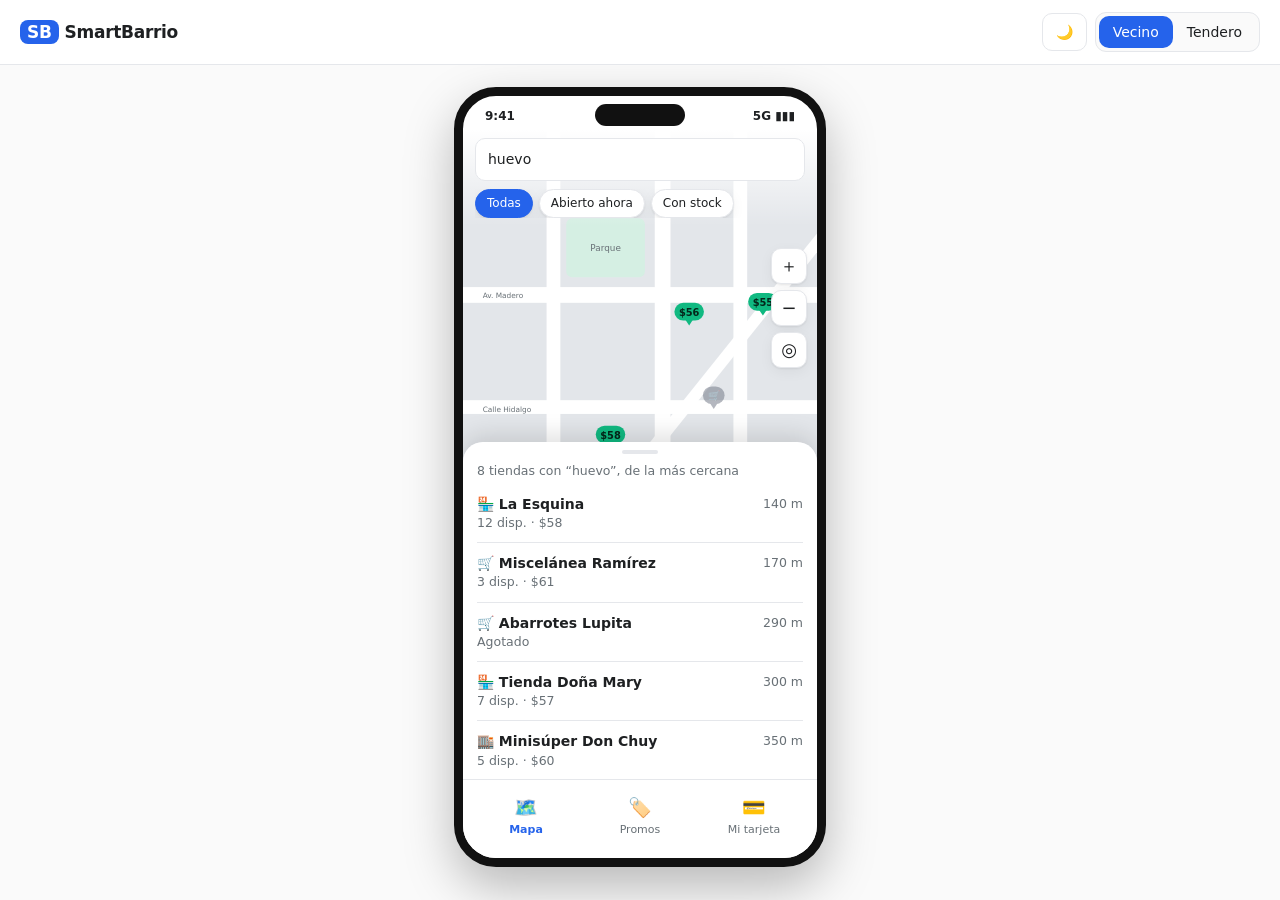
==== index.html @ 87eab137 "Add files via upload" ====
<!DOCTYPE html>
<html lang="es"><head><meta charset="utf-8">
<meta name="viewport" content="width=device-width, initial-scale=1, viewport-fit=cover">
<title>SmartBarrio</title>
<style>
:root{box-sizing:border-box;padding-top:env(safe-area-inset-top,0px);padding-bottom:env(safe-area-inset-bottom,0px);--bg:#FAFAFA;--card:#FFFFFF;--tx:#1E2022;--mu:#687076;--br:#E5E7EB;--ac:#2563EB;--ac2:#E8F0FE;--ok:#10B981;--okt:#047857;--ok2:#DDF5EC;--wn:#c2410c;--wn2:#fdebe0;--rd:#dc2626;--sh:0 1px 2px #0001,0 4px 14px #0000000d;--mapbg:#EEF0F3;--road:#FFFFFF;--blk:#E3E6EA;--park:#D5EFE3}
@media(prefers-color-scheme:dark){:root:not([data-theme="light"]){--bg:#121214;--card:#1C1C21;--tx:#F3F4F6;--mu:#9CA3AF;--br:#2E2E35;--ac:#3B82F6;--ac2:#1A2A4A;--ok:#34D399;--okt:#34D399;--ok2:#12352A;--wn:#fb923c;--wn2:#3a2618;--rd:#f87171;--sh:none;--mapbg:#17171B;--road:#2A2A31;--blk:#1E1E24;--park:#17322A}}
:root[data-theme="dark"]{--bg:#121214;--card:#1C1C21;--tx:#F3F4F6;--mu:#9CA3AF;--br:#2E2E35;--ac:#3B82F6;--ac2:#1A2A4A;--ok:#34D399;--okt:#34D399;--ok2:#12352A;--wn:#fb923c;--wn2:#3a2618;--rd:#f87171;--sh:none;--mapbg:#17171B;--road:#2A2A31;--blk:#1E1E24;--park:#17322A}
html{scroll-padding-top:env(safe-area-inset-top,0px)}
*{box-sizing:border-box}body{margin:0;background:var(--bg);color:var(--tx);font:14px/1.45 Inter,system-ui,-apple-system,"Segoe UI",sans-serif}
button{font:inherit;cursor:pointer;border:1px solid var(--br);background:var(--card);color:var(--tx);padding:8px 13px;border-radius:10px;transition:.15s}
button:hover{border-color:var(--ac)}.pri{background:var(--ac);color:#fff;border-color:var(--ac);font-weight:600}
input,select{font:inherit;width:100%;padding:10px 12px;border-radius:10px;border:1px solid var(--br);background:var(--card);color:var(--tx)}
header{display:flex;justify-content:space-between;align-items:center;padding:12px 20px;background:var(--card);border-bottom:1px solid var(--br);position:sticky;top:env(safe-area-inset-top,0px);z-index:20}
.logo{font-weight:700;font-size:17px;letter-spacing:-.3px}.logo i{font-style:normal;background:var(--ac);color:#fff;border-radius:8px;padding:2px 7px;margin-right:6px}
.seg{display:flex;background:var(--bg);padding:3px;border-radius:11px;border:1px solid var(--br)}.seg button{border:0;background:none;padding:6px 14px}.seg button.on{background:var(--ac);color:#fff}
.mu{color:var(--mu);font-size:12.5px}.tag{display:inline-block;font-size:11.5px;padding:2px 9px;border-radius:99px;background:var(--ok2);color:var(--okt);font-weight:600}.tag.w{background:var(--wn2);color:var(--wn)}
h2{font-size:22px;margin:0 0 2px;letter-spacing:-.4px}h3{font-size:14.5px;margin:0 0 8px}
.flex{display:flex;justify-content:space-between;gap:10px;align-items:center}.row{display:flex;gap:8px;align-items:center;flex-wrap:wrap}.row>*{flex:1 1 auto}.row .fit{flex:0 0 auto}
.bar{height:7px;border-radius:9px;background:var(--br);overflow:hidden}.bar i{display:block;height:100%;background:var(--ac);border-radius:9px}
/* ---------- PHONE ---------- */
#V{display:flex;justify-content:center;padding:22px 12px}
.phone{width:372px;max-width:100%;height:780px;max-height:calc(100vh - 100px);min-height:620px;background:var(--card);border:9px solid #111;border-radius:42px;position:relative;overflow:hidden;box-shadow:0 20px 50px #0004;display:flex;flex-direction:column}
.phone:before{content:"";position:absolute;top:8px;left:50%;width:90px;height:22px;background:#111;border-radius:99px;transform:translateX(-50%);z-index:9}
.sb{padding:12px 22px 0;display:flex;justify-content:space-between;font-size:12px;font-weight:600;height:34px}
.scr{display:none;flex:1;position:relative;overflow:hidden;flex-direction:column}.scr.show{display:flex}
.pad{padding:12px 16px;overflow:auto;flex:1}
.tabs{display:flex;border-top:1px solid var(--br);background:var(--card);padding:6px 6px 12px}
.tabs button{flex:1;border:0;background:none;font-size:11px;color:var(--mu);display:flex;flex-direction:column;gap:1px;align-items:center}.tabs button b{font-size:19px;font-weight:400}.tabs button.on{color:var(--ac);font-weight:700}
.top{position:absolute;top:0;left:0;right:0;z-index:4;padding:8px 12px;background:linear-gradient(var(--card),#0000)}
.chips{display:flex;gap:6px;margin-top:8px;overflow-x:auto}.chips button{white-space:nowrap;padding:5px 11px;border-radius:99px;font-size:12px;box-shadow:var(--sh)}.chips button.on{background:var(--ac);color:#fff;border-color:var(--ac)}
#svg{width:100%;flex:1;background:var(--mapbg);touch-action:none;cursor:grab;display:block}
.zoom{position:absolute;right:10px;top:118px;display:flex;flex-direction:column;gap:6px;z-index:4}.zoom button{width:36px;height:36px;padding:0;box-shadow:var(--sh);font-size:18px}
.sheet{position:absolute;left:0;right:0;bottom:0;background:var(--card);border-radius:20px 20px 0 0;box-shadow:0 -6px 24px #0002;max-height:52%;overflow:auto;padding:8px 14px 14px;z-index:5}
.sheet:before{content:"";display:block;width:36px;height:4px;background:var(--br);border-radius:9px;margin:0 auto 8px}
.st{padding:10px 0;border-bottom:1px solid var(--br)}.st:last-child{border:0}.st.sel{background:var(--ac2);margin:0 -14px;padding:10px 14px}
.pulse{animation:p 1.8s infinite}@keyframes p{0%{r:8;opacity:.5}100%{r:24;opacity:0}}
.card{background:var(--card);border:1px solid var(--br);border-radius:14px;padding:14px;margin:10px 0;box-shadow:var(--sh)}
.pcard{background:linear-gradient(135deg,#2563EB,#1e40af);color:#fff;border-radius:18px;padding:18px;position:relative;overflow:hidden}
.pcard:after{content:"";position:absolute;right:-30px;top:-30px;width:130px;height:130px;border-radius:50%;background:#fff1}
.pcard .big{font-size:34px;font-weight:700;letter-spacing:-1px}
.nfc{margin:14px 0;text-align:center}.nfc button{border-radius:99px;padding:10px 18px}
.promo{border-left:4px solid var(--ac)}.promo.ad{border-left-color:var(--wn)}
/* ---------- TENDERO ---------- */
section{display:none}section.show{display:block}
.grid{display:grid;grid-template-columns:repeat(auto-fit,minmax(190px,1fr));gap:12px}.kpi b{display:block;font-size:26px;letter-spacing:-.8px}
table{width:100%;border-collapse:collapse}th{font-size:12px;color:var(--mu);font-weight:600;text-transform:uppercase;letter-spacing:.4px}th,td{text-align:left;padding:10px 8px;border-bottom:1px solid var(--br)}.scroll{overflow-x:auto}
.warn{border-color:var(--wn)}
.bars{display:flex;align-items:flex-end;gap:10px;height:110px}.bars div{flex:1;text-align:center;font-size:11px;color:var(--mu)}.bars i{display:block;background:var(--ac);border-radius:6px 6px 0 0;margin-bottom:4px;opacity:.85}
.modal{position:fixed;inset:0;background:#0008;display:none;align-items:center;justify-content:center;padding:16px;z-index:50}.modal.show{display:flex}.modal .card{width:100%;max-width:440px}
.thumb{height:110px;border:2px dashed var(--br);border-radius:12px;display:flex;align-items:center;justify-content:center;color:var(--mu);overflow:hidden;cursor:pointer}.thumb img{width:100%;height:100%;object-fit:cover}
#T{display:none;max-width:1120px;margin:0 auto;padding:18px;grid-template-columns:210px 1fr;gap:22px}
#nav{display:flex;flex-direction:column;gap:4px;align-self:start;position:sticky;top:80px}#nav button{text-align:left;border:0;background:none;padding:10px 12px;color:var(--mu)}#nav button.on{background:var(--ac2);color:var(--ac);font-weight:700}
.side{display:flex;gap:10px;align-items:center;padding:8px 12px 16px}.av{width:34px;height:34px;border-radius:50%;background:var(--ac);color:#fff;display:grid;place-items:center;font-weight:700}
@media(max-width:800px){#T{grid-template-columns:1fr}#nav{flex-direction:row;overflow-x:auto;position:static}#nav button{white-space:nowrap}.side{display:none}}
.cam{width:100%;border-radius:10px;background:#12161b;display:block}
</style></head><body>
<header><div class="logo"><i>SB</i>SmartBarrio</div><div class="row" style="flex:0 0 auto;flex-wrap:nowrap"><button id="thm" onclick="theme()" title="Cambiar tema" aria-label="Cambiar tema">🌙</button><div class="seg" id="role"><button class="on" data-r="v">Vecino</button><button data-r="t">Tendero</button></div></div></header>

<!-- ================= VECINO (celular) ================= -->
<div id="V"><div class="phone">
<div class="sb"><span>9:41</span><span>5G ▮▮▮</span></div>

<div class="scr show" id="p-mapa">
 <div class="top"><input id="q" placeholder="🔍  ¿Qué buscas? huevo, leche, pan…" oninput="draw()">
 <div class="chips" id="chips"></div></div>
 <div class="zoom"><button onclick="zm(.7)">＋</button><button onclick="zm(1.4)">−</button><button onclick="ctr(U.x,U.y)" title="Mi ubicación">◎</button></div>
 <svg id="svg" viewBox="0 0 360 520"></svg>
 <div class="sheet" id="sheet"></div>
</div>

<div class="scr" id="p-promos"><div class="pad"><h2>Promociones</h2><p class="mu">Ofertas de tiendas cerca de ti.</p><div id="promos"></div></div></div>

<div class="scr" id="p-tarjeta"><div class="pad"><h2>Mi tarjeta</h2><p class="mu">Válida en todas las tiendas del barrio.</p>
 <div class="pcard"><div class="flex"><span>SmartBarrio</span><span class="tag" style="background:#fff3;color:#fff">Vecino frecuente</span></div><div class="big" id="pts" style="margin-top:22px">1,240</div><div style="opacity:.8">puntos · ID 0482-7731</div></div>
 <div class="nfc"><button onclick="tap()" id="tapb">📶 Simular lectura en mostrador</button><div class="mu" id="tapm" style="margin-top:6px">Acércala al lector; no necesitas smartphone.</div></div>
 <div class="card"><h3>Canjear puntos</h3><div id="vales"></div></div>
 <div class="card"><h3>Movimientos</h3><div id="movs"></div></div></div></div>

<div class="tabs" id="vtabs"><button class="on" data-s="mapa"><b>🗺️</b>Mapa</button><button data-s="promos"><b>🏷️</b>Promos</button><button data-s="tarjeta"><b>💳</b>Mi tarjeta</button></div>
</div></div>

<!-- ================= TENDERO ================= -->
<div id="T"><div><div class="side"><div class="av">LE</div><div><b>La Esquina</b><div class="mu">Tendero · Morelia</div></div></div><div id="nav"></div></div>
<main>
<section id="t-resumen"><h2>Resumen del mes</h2><p class="mu">Datos de ejemplo</p>
<div class="grid" style="margin-top:12px"><div class="card kpi"><span class="mu">Ventas por la plataforma</span><b>$18,400</b><span class="tag">+12%</span></div><div class="card kpi"><span class="mu">Lo que pagas (3%)</span><b>$552</b></div><div class="card kpi"><span class="mu">Merma evitada</span><b>$1,150</b></div><div class="card kpi"><span class="mu">Ventas perdidas (aprox.)</span><b>$250</b></div></div>
<div class="grid"><div class="card"><h3>Ventas por la plataforma · semana</h3><div class="bars"><div><i style="height:40%"></i>L</div><div><i style="height:55%"></i>M</div><div><i style="height:48%"></i>M</div><div><i style="height:70%"></i>J</div><div><i style="height:90%"></i>V</div><div><i style="height:100%"></i>S</div><div><i style="height:62%"></i>D</div></div></div>
<div class="card warn"><h3>⚠️ Requiere tu atención</h3><div id="resalert"></div></div></div>
<div class="card">Tu balance: ganaste <b>$1,598</b> más de lo que pagaste. <span class="tag">Siempre ganas más de lo que pagas</span></div></section>

<section id="t-inv"><div class="flex" style="flex-wrap:wrap"><div><h2>Inventario</h2><p class="mu">Entradas, salidas y cambios de cada producto.</p></div><div class="row fit"><button class="pri" onclick="M(1)">+ Agregar producto</button><button onclick="alert('Demo: aquí subirías tu CSV/Excel')">Importar mi base</button></div></div>
<input id="fi" placeholder="Filtrar producto…" oninput="rInv()" style="margin-top:8px"><div class="card scroll"><table id="inv"></table></div></section>

<section id="t-alertas"><h2>Alertas</h2><p class="mu">La cámara solo captura la imagen; tú decides qué hacer.</p><div id="alerts"></div></section>

<section id="t-cam"><div class="flex" style="flex-wrap:wrap"><div><h2>Cámaras</h2><p class="mu">Simulación: la cámara solo captura la imagen; tú decides qué hacer.</p></div><span class="tag">Procesamiento local · sin reconocer rostros</span></div>
<div class="grid" id="camgrid" style="margin-top:12px;grid-template-columns:repeat(auto-fit,minmax(300px,1fr))"></div>
<h3 style="margin-top:16px">Capturas para revisión <span class="tag w" id="capn">0</span></h3><div id="caps"></div></section>

<section id="t-tend"><h2>Lo que busca el barrio</h2><p class="mu">Resumen semanal.</p>
<div class="grid" style="margin-top:12px"><div class="card"><h3>Buscaron y no tenías</h3><div id="lost"></div></div><div class="card"><h3>Más vendidos (tú vs. red)</h3><div id="top"></div></div></div>
<div class="card"><h3>💡 Compra en conjunto</h3><p>Huevo: 3 tiendas cercanas necesitan ~40 cajas/semana. Comprando juntas, el distribuidor baja ~8%.</p><button class="pri" onclick="this.textContent='Participas ✓'">Quiero participar</button> <span class="mu">Opcional; verás el margen antes de aceptar.</span></div></section>

<section id="t-com"><h2>Comunidad y puntos</h2><p class="mu">Las reglas las aprueban las tiendas.</p>
<div class="grid" style="margin-top:12px"><div class="card kpi"><span class="mu">Fondo común</span><b>$6,200</b></div><div class="card kpi"><span class="mu">Puntos emitidos</span><b>3,100</b></div><div class="card kpi"><span class="mu">Puntos canjeados aquí</span><b>2,650</b></div></div>
<div class="card"><h3>Propuestas para votar</h3><div id="votes"></div></div></section>

<section id="t-promo"><h2>Crear promoción</h2>
<div class="card"><div class="row"><input id="pt" placeholder="Título (ej. 2x1 en refrescos)"><input id="pd" type="date"></div><div class="row" style="margin-top:8px"><select id="pk"><option>Descuento %</option><option>2x1</option><option>Puntos dobles</option></select><button class="pri fit" onclick="addPromo()">Publicar</button></div><p class="mu">Se muestra a vecinos cercanos (mira la pestaña Promos del celular).</p></div><div id="mypromos"></div></section>
</main></div>

<div class="modal" id="m"><div class="card"><h3>Nuevo producto</h3>
<label class="thumb" id="th">📷 Tomar foto<input type="file" accept="image/*" capture="environment" hidden onchange="foto(this)"></label>
<input id="mn" placeholder="Nombre del producto" style="margin-top:8px">
<div class="row" style="margin-top:8px"><input id="mq" type="number" min="0" placeholder="Cantidad"><button class="fit" id="mic" onclick="voz()">🎤 Decir cantidad</button></div>
<input id="mp" type="number" placeholder="Precio $" style="margin-top:8px">
<div class="row" style="margin-top:12px"><button onclick="M(0)">Cancelar</button><button class="pri" onclick="saveP()">Guardar</button></div></div></div>

<script>
const $=id=>document.getElementById(id);
/* ---------- navegación ---------- */
const NAV=[["resumen","📊 Resumen"],["inv","📦 Inventario"],["alertas","🔔 Alertas"],["cam","📹 Cámaras"],["tend","📈 Tendencias"],["com","🤝 Comunidad"],["promo","🏷️ Promociones"]];
function role(r){$("V").style.display=r=="v"?"flex":"none";$("T").style.display=r=="t"?"grid":"none";document.querySelectorAll("#role button").forEach(b=>b.classList.toggle("on",b.dataset.r==r))}
function tshow(s){document.querySelectorAll("section").forEach(e=>e.classList.toggle("show",e.id=="t-"+s));$("nav").innerHTML=NAV.map(([k,l])=>`<button class="${k==s?"on":""}" onclick="tshow('${k}')">${l}</button>`).join("")}
document.querySelectorAll("#role button").forEach(b=>b.onclick=()=>role(b.dataset.r));
document.querySelectorAll("#vtabs button").forEach(b=>b.onclick=()=>{document.querySelectorAll("#vtabs button").forEach(x=>x.classList.toggle("on",x==b));document.querySelectorAll(".scr").forEach(e=>e.classList.toggle("show",e.id=="p-"+b.dataset.s))});

/* ---------- MAPA simulado ---------- */
const U={x:180,y:300},NS="http://www.w3.org/2000/svg";
const S=[
{id:1,n:"La Esquina",e:"🏪",x:150,y:255,h:"7–22 h",o:1,s:{huevo:[12,58],leche:[20,26],pan:[15,8]}},
{id:2,n:"Abarrotes Lupita",e:"🛒",x:255,y:215,h:"8–21 h",o:1,s:{huevo:[0,0],leche:[8,27],coca:[6,48],tortilla:[10,22]}},
{id:3,n:"Minisúper Don Chuy",e:"🏬",x:300,y:365,h:"6–23 h",o:1,s:{huevo:[5,60],coca:[14,47],pan:[9,9]}},
{id:4,n:"Tienda Doña Mary",e:"🏪",x:70,y:330,h:"8–20 h",o:1,s:{huevo:[7,57],frijol:[12,32],tortilla:[20,20]}},
{id:5,n:"Abarrotes El Sol",e:"🛒",x:115,y:435,h:"7–19 h",o:0,s:{leche:[10,26],coca:[8,49],huevo:[9,59]}},
{id:6,n:"Cremería La Vaca",e:"🧀",x:230,y:130,h:"7–20 h",o:1,s:{leche:[30,25],huevo:[15,56]}},
{id:7,n:"Panadería Trigal",e:"🥖",x:60,y:170,h:"6–21 h",o:1,s:{pan:[40,7],tortilla:[0,0]}},
{id:8,n:"Súper Familiar",e:"🏬",x:305,y:120,h:"8–22 h",o:1,s:{huevo:[22,55],leche:[18,26],coca:[20,46],frijol:[15,30]}},
{id:9,n:"Tienda Los Pinos",e:"🏪",x:210,y:450,h:"9–18 h",o:0,s:{frijol:[6,33],pan:[5,9]}},
{id:10,n:"Miscelánea Ramírez",e:"🛒",x:170,y:365,h:"7–21 h",o:1,s:{coca:[0,0],huevo:[3,61],leche:[6,28]}}];
let vb={x:0,y:0,w:360,h:520},F="todos",sel=null,rsv={};
const svg=$("svg");
function el(t,a,p=svg,tx){const e=document.createElementNS(NS,t);for(const k in a)e.setAttribute(k,a[k]);if(tx)e.textContent=tx;p.appendChild(e);return e}
function dist(t){return Math.round(Math.hypot(t.x-U.x,t.y-U.y)*2.6/10)*10}
function key(q){q=q.toLowerCase();return Object.keys({huevo:1,leche:1,coca:1,pan:1,tortilla:1,frijol:1}).find(k=>q.includes(k))}
function base(){el("rect",{x:-200,y:-200,width:800,height:900,fill:"var(--blk)"});
 el("rect",{x:105,y:20,width:80,height:60,rx:6,fill:"var(--park)"});el("text",{x:145,y:53,"text-anchor":"middle","font-size":9,fill:"var(--mu)"},svg,"Parque");
 [[-200,90,800,16],[-200,205,800,14],[-200,320,800,18],[-200,410,800,14],[85,-200,14,900],[195,-200,16,900],[275,-200,14,900]].forEach(r=>el("rect",{x:r[0],y:r[1],width:r[2],height:r[3],fill:"var(--road)"}));
 el("path",{d:"M-20 520 L380 20",stroke:"var(--road)","stroke-width":12,fill:"none"});
 [["Av. Madero",20,101],["Calle Hidalgo",20,217],["Calle Morelos",20,335],["Calle Juárez",20,423]].forEach(t=>el("text",{x:t[1],y:t[2],"font-size":7.5,fill:"var(--mu)"},svg,t[0]))}
function list(){const q=key($("q").value||"");return S.filter(t=>(F!="abierto"||t.o)&&(!q||(t.s[q]&&(F!="stock"||t.s[q][0]>0)))).map(t=>({t,q,inv:q&&t.s[q]})).sort((a,b)=>(dist(a.t)-dist(b.t)))}
function draw(){svg.innerHTML="";base();const L=list(),q=key($("q").value||"");
 el("circle",{cx:U.x,cy:U.y,r:8,fill:"#2563eb",opacity:.4,class:"pulse"});el("circle",{cx:U.x,cy:U.y,r:6,fill:"#2563eb",stroke:"#fff","stroke-width":2});
 L.forEach(({t,inv})=>{const has=!q||(inv&&inv[0]>0),g=el("g",{style:"cursor:pointer",opacity:has?1:.5});g.onclick=e=>{e.stopPropagation();pick(t.id)};
  const c=sel==t.id?"#dc2626":has?"var(--ok)":"#6b7280",lab=q&&inv&&inv[0]>0?"$"+inv[1]:t.e,w=lab.length>2?30:22;
  el("rect",{x:t.x-w/2,y:t.y-24,width:w,height:18,rx:9,fill:c},g);el("path",{d:`M${t.x-4} ${t.y-7} L${t.x} ${t.y-1} L${t.x+4} ${t.y-7}Z`,fill:c},g);el("text",{x:t.x,y:t.y-11,"text-anchor":"middle","font-size":10,fill:sel!=t.id&&has?"#04261a":"#fff","font-weight":700},g,lab)});
 setVB();sheet(L,q)}
function sheet(L,q){const sh=$("sheet");let h="";
 if(sel){const t=S.find(x=>x.id==sel),i=q&&t.s[q];h=`<div class="flex"><div><b style="font-size:16px">${t.e} ${t.n}</b><div class="mu">${dist(t)} m · ${Math.ceil(dist(t)/80)} min a pie · ${t.h} · ${t.o?'<span style="color:var(--okt)">Abierto</span>':'Cerrado'}</div></div><button onclick="sel=null;draw()">✕</button></div>
 <div style="margin-top:8px">${Object.entries(t.s).map(([k,v])=>`<div class="flex st"><span style="text-transform:capitalize">${k}</span><span>${v[0]>0?`<b>$${v[1]}</b> <span class="tag">${v[0]} disp.</span>`:'<span class="tag w">Agotado</span>'}</span></div>`).join("")}</div>
 <div class="row" style="margin-top:10px"><button class="pri" onclick="rsvp(${t.id},this)" ${rsv[t.id]?"disabled":""}>${rsv[t.id]?"Apartado ✓ (2 h)":"Apartar producto"}</button><button onclick="this.textContent='Abriendo ruta…'">Cómo llegar</button></div><div class="mu" style="margin-top:6px">Stock actualizado hace 4 min</div>`}
 else h=`<div class="mu" style="margin-bottom:4px">${q?`${L.length} tiendas con “${q}”, de la más cercana`:`${L.length} tiendas cerca de ti`}</div>`+L.slice(0,6).map(({t,inv})=>`<div class="st" onclick="pick(${t.id})" style="cursor:pointer"><div class="flex"><b>${t.e} ${t.n}</b><span class="mu">${dist(t)} m</span></div><div class="mu">${inv?(inv[0]>0?`${inv[0]} disp. · $${inv[1]}`:"Agotado"):t.h+(t.o?" · Abierto":" · Cerrado")}</div></div>`).join("")||'<div class="st">Sin resultados. Avisaremos a las tiendas de esta búsqueda.</div>';
 sh.innerHTML=h}
function pick(id){sel=id;const t=S.find(x=>x.id==id);draw();ctr(t.x,t.y-25)}
function rsvp(id,b){rsv[id]=1;b.textContent="Apartado ✓ (2 h)";b.disabled=true}
function setVB(){vb.w=Math.min(600,Math.max(120,vb.w));vb.h=vb.w*520/360;svg.setAttribute("viewBox",`${vb.x} ${vb.y} ${vb.w} ${vb.h}`)}
function zm(f){const cx=vb.x+vb.w/2,cy=vb.y+vb.h/2;vb.w*=f;setVB();vb.x=cx-vb.w/2;vb.y=cy-vb.h/2;setVB()}
function ctr(x,y){vb.x=x-vb.w/2;vb.y=y-vb.h/2-30;setVB()}
let dr=null;svg.onpointerdown=e=>{dr={x:e.clientX,y:e.clientY}};window.onpointerup=()=>dr=null;
svg.onpointermove=e=>{if(!dr)return;const k=vb.w/svg.clientWidth;vb.x-=(e.clientX-dr.x)*k;vb.y-=(e.clientY-dr.y)*k;dr={x:e.clientX,y:e.clientY};setVB()};
svg.onwheel=e=>{e.preventDefault();zm(e.deltaY>0?1.1:.9)};
$("chips").innerHTML=[["todos","Todas"],["abierto","Abierto ahora"],["stock","Con stock"]].map(c=>`<button data-f="${c[0]}" class="${c[0]=="todos"?"on":""}">${c[1]}</button>`).join("");
document.querySelectorAll("#chips button").forEach(b=>b.onclick=()=>{F=b.dataset.f;document.querySelectorAll("#chips button").forEach(x=>x.classList.toggle("on",x==b));draw()});

/* ---------- promos / tarjeta ---------- */
const promos=[{t:"2x1 en refrescos 600 ml",s:"La Esquina",v:"Hasta el domingo"},{t:"10% en lácteos",s:"Cremería La Vaca",v:"Hoy"},{t:"Puntos dobles en pan",s:"Panadería Trigal",v:"Este fin de semana"},{t:"Botana de marca X",s:"Patrocinio",v:"",ad:1}];
function rPromos(){$("promos").innerHTML=promos.map(p=>`<div class="card promo ${p.ad?"ad":""}"><span class="tag ${p.ad?"w":""}">${p.ad?"Anuncio":p.s}</span><h3 style="margin:8px 0 2px">${p.t}</h3><div class="flex"><span class="mu">${p.v}</span>${p.ad?"":'<button onclick="this.textContent=\'Guardada ✓\'">Guardar</button>'}</div></div>`).join("");
 $("mypromos").innerHTML=promos.filter(p=>p.s=="La Esquina").map(p=>`<div class="card flex"><span>${p.t} <span class="mu">· ${p.v}</span></span><span class="tag">Activa</span></div>`).join("")}
function addPromo(){const t=$("pt").value.trim();if(!t)return;promos.unshift({t,s:"La Esquina",v:$("pd").value?"Hasta "+$("pd").value:"Sin fecha"});rPromos();$("pt").value=""}
let pts=1240,mv=[["22 sep","La Esquina","+45"],["20 sep","Abarrotes Lupita","+30"],["18 sep","Canje · Don Chuy","−200"]];
function rCard(){$("pts").textContent=pts.toLocaleString();$("vales").innerHTML=[[500,"Vale $25"],[1000,"Vale $50"],[2000,"Vale $100"]].map(v=>`<div class="flex st"><div>${v[1]}<div class="bar" style="width:120px;margin-top:4px"><i style="width:${Math.min(100,pts/v[0]*100)}%"></i></div></div><button ${pts<v[0]?"disabled":""} onclick="canje(${v[0]},'${v[1]}')">${v[0]} pts</button></div>`).join("");
 $("movs").innerHTML=mv.map(r=>`<div class="flex st"><span>${r[1]}<div class="mu">${r[0]}</div></span><b style="color:${r[2][0]=="+"?"var(--okt)":"var(--rd)"}">${r[2]}</b></div>`).join("")}
function canje(n,l){pts-=n;mv.unshift(["Hoy",l,"−"+n]);rCard()}
function tap(){const b=$("tapb");b.textContent="Leyendo…";setTimeout(()=>{const g=10*(1+Math.floor(Math.random()*8));pts+=g;mv.unshift(["Hoy","La Esquina","+"+g]);b.textContent="📶 Simular lectura en mostrador";$("tapm").textContent="✓ Venta registrada: +"+g+" puntos";rCard()},900)}

/* ---------- inventario / alertas / etc. ---------- */
let inv=[{n:"Huevo caja 12",q:12,p:58,st:""},{n:"Leche 1 L",q:20,p:26,st:""},{n:"Coca-Cola 3 L",q:3,p:48,st:""},{n:"Frijol 1 kg",q:0,p:32,st:"Descontinuado"}];
function rInv(){const f=$("fi").value.toLowerCase();$("inv").innerHTML="<tr><th>Producto</th><th>Stock</th><th>Precio</th><th>Movimiento</th></tr>"+inv.map((p,i)=>p.n.toLowerCase().includes(f)?`<tr><td><b>${p.n}</b> ${p.st?`<span class="tag w">${p.st}</span>`:""}${p.q>0&&p.q<5?' <span class="tag w">Bajo</span>':""}</td><td>${p.q}</td><td>$${p.p}</td><td><div class="row"><button class="fit" onclick="mvq(${i},1)">+ Entrada</button><button class="fit" onclick="mvq(${i},-1)">− Salida</button><button class="fit" onclick="disc(${i})">${p.st?"Reactivar":"Discontinuar"}</button></div></td></tr>`:"").join("")}
function mvq(i,d){inv[i].q=Math.max(0,inv[i].q+d);rInv()}function disc(i){inv[i].st=inv[i].st?"":"Descontinuado";rInv()}
function M(o){$("m").classList.toggle("show",!!o)}
function foto(el){const f=el.files[0];if(f)$("th").innerHTML=`<img src="${URL.createObjectURL(f)}" alt="">`+el.outerHTML}
function voz(){const R=window.SpeechRecognition||window.webkitSpeechRecognition;if(!R){alert("Tu navegador no soporta voz; escribe la cantidad.");return}const r=new R();r.lang="es-MX";r.onresult=e=>{$("mq").value=(e.results[0][0].transcript.match(/\d+/)||[""])[0]};r.start();$("mic").textContent="Escuchando…";r.onend=()=>$("mic").textContent="🎤 Decir cantidad"}
function saveP(){const n=$("mn").value.trim();if(!n)return;inv.unshift({n,q:+$("mq").value||0,p:+$("mp").value||0,st:""});M(0);rInv();["mn","mq","mp"].forEach(k=>$(k).value="")}
const al=[{t:"❄️ Refrigerador 01: 8.2 °C durante 18 min",s:"Cadena de frío · máximo 7 °C",a:["Ya lo revisé","Ver historial"]},{t:"📷 Espacio vacío en anaquel de refrescos",s:"La cámara detectó un hueco. ¿Reponer?",a:["Reponer","Ignorar"]},{t:"📷 Movimiento inusual en pasillo 2",s:"Captura para tu revisión. Tú decides; el sistema no acusa a nadie.",a:["Revisar imagen","Descartar"]}];
$("alerts").innerHTML=al.map(x=>`<div class="card flex"><div><b>${x.t}</b><div class="mu">${x.s}</div></div><div class="row fit">${x.a.map(b=>`<button class="fit" onclick="this.closest('.card').style.opacity=.4">${b}</button>`).join("")}</div></div>`).join("");
$("resalert").innerHTML=al.slice(0,2).map(x=>`<div style="margin:4px 0">${x.t}</div>`).join("");
$("lost").innerHTML=[["Coca 3 L",14],["Frijol 1 kg",9],["Tortillas de harina",6]].map(r=>`<div class="flex st"><span>${r[0]}</span><span class="tag w">${r[1]} búsquedas</span></div>`).join("");
$("top").innerHTML=[["Huevo",90,100],["Leche",70,80],["Refrescos",60,75]].map(r=>`<div style="margin:8px 0">${r[0]}<div class="bar"><i style="width:${r[1]}%"></i></div><div class="bar" style="margin-top:3px"><i style="width:${r[2]}%;background:var(--mu)"></i></div></div>`).join("")+'<span class="mu">Verde: tu tienda · gris: la red</span>';
const vt=[["Compensar puntos con un fondo común mensual",14,3],["Tope de 5% en promociones cruzadas",9,8]];
function rVt(){$("votes").innerHTML=vt.map((v,i)=>`<div class="flex st"><span>${v[0]}<div class="mu">${v[1]} a favor · ${v[2]} en contra</div></span><div class="row fit"><button class="fit" onclick="vt[${i}][1]++;rVt()">A favor</button><button class="fit" onclick="vt[${i}][2]++;rVt()">En contra</button></div></div>`).join("")}
/* ---------- cámaras simuladas ---------- */
const CAMS=[{n:"Pasillo 1 · Abarrotes",p:1,sp:1,x:.2,d:1},{n:"Pasillo 2 · Refrescos",p:1,sp:.7,x:.7,d:-1},{n:"Caja y entrada",p:1,sp:.5,x:.4,d:1},{n:"Refrigeradores",p:0,sp:0,x:0,d:1}];
CAMS.forEach(c=>{c.an=0;c.cap=0});let caps=[];
const has=(i,r,k)=>!((k*7+i*5+r*3)%13==0||(k+i+r)%17==5),COL=["#e5484d","#f5a524","#3b82f6","#34d399"];
$("camgrid").innerHTML=CAMS.map((c,i)=>`<div class="card"><canvas id="cam${i}" class="cam" width="320" height="180"></canvas><div class="flex" style="margin-top:8px"><b>${c.n}</b>${c.p?`<button onclick="trig(${i})">Simular evento</button>`:'<span class="tag">6.4 °C · normal</span>'}</div></div>`).join("");
function trig(i){const c=CAMS[i];if(c.p&&!c.an){c.an=120;c.cap=0}}
function camDraw(i,t){const c=CAMS[i],cv=$("cam"+i);if(!cv.offsetParent)return;
 if(c.p){if(c.an>0)c.an--;else{c.x+=c.d*c.sp*.002;if(c.x>.85||c.x<.1)c.d*=-1}}
 const g=cv.getContext("2d"),W=320,H=180;g.fillStyle="#12161b";g.fillRect(0,0,W,H);g.fillStyle="#1a2028";g.fillRect(0,132,W,48);let gap=0;
 for(let r=0;r<2;r++){const y=28+r*52;g.fillStyle="#2b333d";g.fillRect(8,y+38,304,5);
  for(let k=0;k<12;k++){const x=14+k*25;if(has(i,r,k)){g.fillStyle=COL[(k+r+i)%4];g.fillRect(x,y+8,18,30)}else{g.strokeStyle="#3b82f6";g.setLineDash([3,3]);g.strokeRect(x-1,y+7,20,31);g.setLineDash([]);if(!gap){gap=1;g.fillStyle="#3b82f6";g.font="8px sans-serif";g.fillText("hueco",x-2,y+4)}}}}
 if(c.p){const an=c.an>0,x=c.x*W;g.fillStyle="#9aa4b2";g.beginPath();g.roundRect(x-9,86,18,46,6);g.fill();g.beginPath();g.arc(x,76,8,0,7);g.fill();
  if(an){g.strokeStyle="#9aa4b2";g.lineWidth=5;g.beginPath();g.moveTo(x+6,96);g.lineTo(x+20,64);g.stroke()}
  const col=an?"#f97316":"#34d399";g.strokeStyle=col;g.lineWidth=an&&Math.floor(t/200)%2?3:1.5;g.strokeRect(x-15,64,an?42:30,72);g.lineWidth=1;g.fillStyle=col;g.font="9px sans-serif";g.fillText(an?"Movimiento anómalo 0.87":"persona 0.92",Math.min(x-15,W-115),60)}
 g.fillStyle="#fff";g.font="10px monospace";g.fillText("CAM 0"+(i+1)+"  "+new Date().toLocaleTimeString(),8,14);
 if(Math.floor(t/600)%2){g.fillStyle="#ef4444";g.beginPath();g.arc(W-14,11,4,0,7);g.fill()}
 g.fillStyle="#34d399";g.font="8px sans-serif";g.fillText("procesado local · sin reconocimiento facial",8,H-6);
 if(!c.p){g.fillStyle="#fff";g.font="bold 12px monospace";g.fillText("6.4 °C",W-62,H-8)}
 if(c.an==60&&!c.cap){c.cap=1;caps.unshift({i,url:cv.toDataURL("image/jpeg",.8),time:new Date().toLocaleTimeString()});rCaps()}}
function rCaps(){$("capn").textContent=caps.length;$("caps").innerHTML=caps.length?caps.map((c,k)=>`<div class="card flex"><div class="row" style="flex-wrap:nowrap"><img src="${c.url}" alt="Captura" style="width:150px;flex:0 0 150px;border-radius:8px"><div><b>${CAMS[c.i].n}</b><div class="mu">${c.time} · movimiento inusual cerca del anaquel</div>${c.ev?'<span class="tag">Evidencia guardada</span>':'<span class="tag w">Pendiente de tu decisión</span>'}</div></div><div class="row fit"><button class="fit" onclick="caps.splice(${k},1);rCaps()">Fue normal</button><button class="fit" onclick="caps[${k}].ev=1;rCaps()">Guardar evidencia</button></div></div>`).join(""):'<div class="card mu">Sin capturas pendientes. El sistema no acusa a nadie: solo te muestra lo inusual.</div>'}
rCaps();setInterval(()=>trig(Math.floor(Math.random()*3)),18000);requestAnimationFrame(function L(t){CAMS.forEach((c,i)=>camDraw(i,t));requestAnimationFrame(L)});
$("q").value="huevo";rPromos();rCard();rInv();rVt();draw();tshow("resumen");role("v");
function theme(x){const r=document.documentElement,dark=x?x=="dark":!(r.dataset.theme?r.dataset.theme=="dark":matchMedia("(prefers-color-scheme:dark)").matches);r.dataset.theme=dark?"dark":"light";$("thm").textContent=dark?"☀️":"🌙";try{localStorage.setItem("sb-theme",r.dataset.theme)}catch(e){}}
let th;try{th=localStorage.getItem("sb-theme")}catch(e){}theme(th||(matchMedia("(prefers-color-scheme:dark)").matches?"dark":"light"));
</script></body></html>
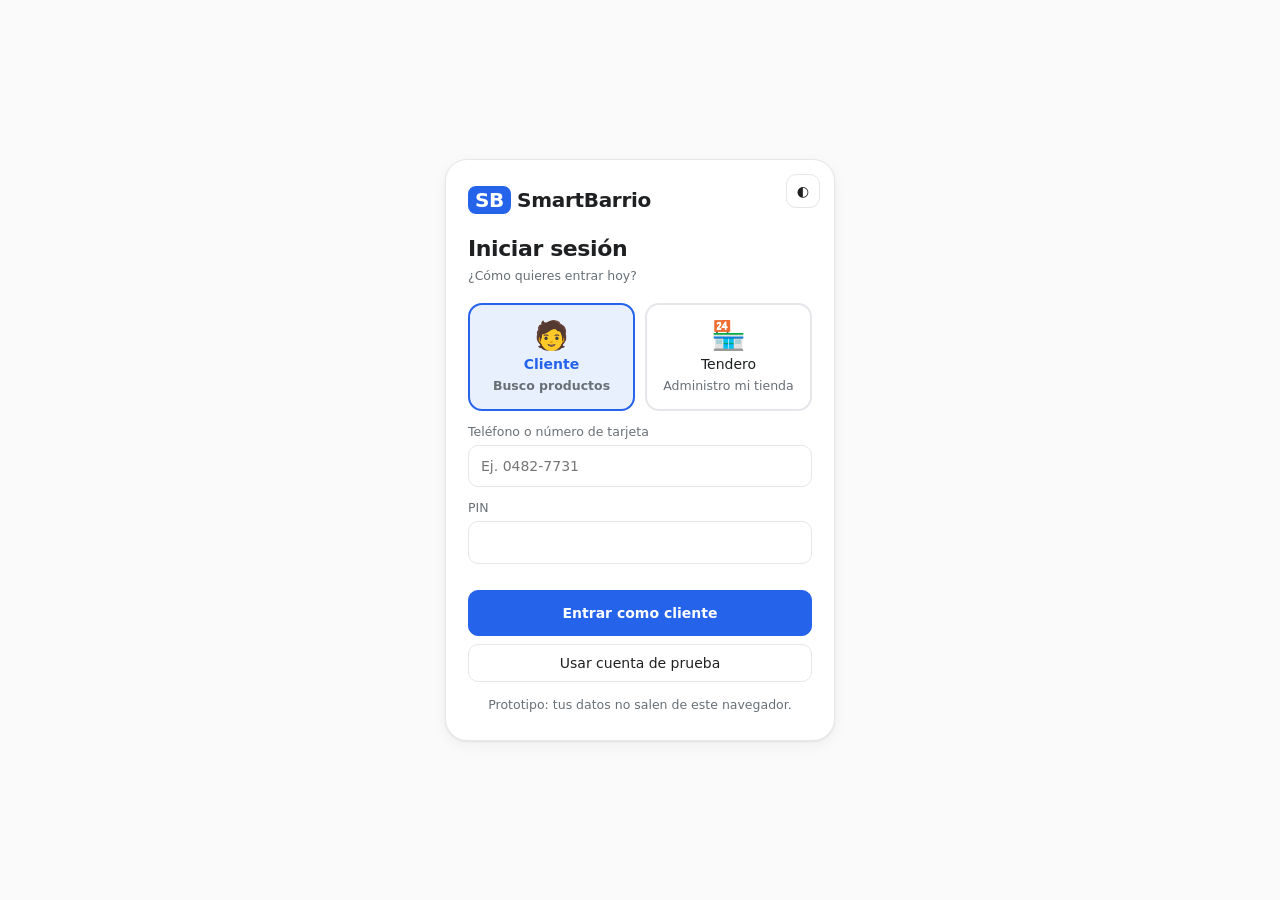
==== commit c48afaae: "Update print statement from 'Hello' to 'Goodbye'" ====
--- a/index.html
+++ b/index.html
@@ -10,14 +10,28 @@
 *{box-sizing:border-box}body{margin:0;background:var(--bg);color:var(--tx);font:14px/1.45 Inter,system-ui,-apple-system,"Segoe UI",sans-serif}
 button{font:inherit;cursor:pointer;border:1px solid var(--br);background:var(--card);color:var(--tx);padding:8px 13px;border-radius:10px;transition:.15s}
 button:hover{border-color:var(--ac)}.pri{background:var(--ac);color:#fff;border-color:var(--ac);font-weight:600}
+button:focus-visible,input:focus-visible,select:focus-visible{outline:2px solid var(--ac);outline-offset:2px}
 input,select{font:inherit;width:100%;padding:10px 12px;border-radius:10px;border:1px solid var(--br);background:var(--card);color:var(--tx)}
 header{display:flex;justify-content:space-between;align-items:center;padding:12px 20px;background:var(--card);border-bottom:1px solid var(--br);position:sticky;top:env(safe-area-inset-top,0px);z-index:20}
 .logo{font-weight:700;font-size:17px;letter-spacing:-.3px}.logo i{font-style:normal;background:var(--ac);color:#fff;border-radius:8px;padding:2px 7px;margin-right:6px}
-.seg{display:flex;background:var(--bg);padding:3px;border-radius:11px;border:1px solid var(--br)}.seg button{border:0;background:none;padding:6px 14px}.seg button.on{background:var(--ac);color:#fff}
-.mu{color:var(--mu);font-size:12.5px}.tag{display:inline-block;font-size:11.5px;padding:2px 9px;border-radius:99px;background:var(--ok2);color:var(--okt);font-weight:600}.tag.w{background:var(--wn2);color:var(--wn)}
+.who{font-size:13px;font-weight:600;white-space:nowrap}
+@media(max-width:380px){.who{display:none}}
+.mu{color:var(--mu);font-size:12.5px}.tag{display:inline-block;font-size:11.5px;padding:2px 9px;border-radius:99px;background:var(--ok2);color:var(--okt);font-weight:600}.tag.w{background:var(--wn2);color:var(--wn)}.tag.nt{background:var(--br);color:var(--mu)}
 h2{font-size:22px;margin:0 0 2px;letter-spacing:-.4px}h3{font-size:14.5px;margin:0 0 8px}
 .flex{display:flex;justify-content:space-between;gap:10px;align-items:center}.row{display:flex;gap:8px;align-items:center;flex-wrap:wrap}.row>*{flex:1 1 auto}.row .fit{flex:0 0 auto}
 .bar{height:7px;border-radius:9px;background:var(--br);overflow:hidden}.bar i{display:block;height:100%;background:var(--ac);border-radius:9px}
+.dot{display:inline-grid;place-items:center;font-style:normal;background:var(--rd);color:#fff;font-size:9.5px;font-weight:700;min-width:16px;height:16px;border-radius:99px;padding:0 4px;margin-left:4px}
+/* ---------- LOGIN ---------- */
+#login{position:fixed;inset:0;z-index:60;background:var(--bg);display:flex;align-items:center;justify-content:center;padding:calc(20px + env(safe-area-inset-top,0px)) 16px calc(20px + env(safe-area-inset-bottom,0px));overflow:auto}
+#login.hide{display:none}
+.lcard{width:100%;max-width:390px;background:var(--card);border:1px solid var(--br);border-radius:22px;padding:26px 22px;box-shadow:var(--sh);position:relative}
+.lthm{position:absolute;top:14px;right:14px;padding:6px 10px}
+.rolepick{display:grid;grid-template-columns:1fr 1fr;gap:10px;margin:18px 0 6px}
+.rolepick button{padding:14px 8px;display:flex;flex-direction:column;align-items:center;gap:2px;border-radius:14px;border-width:2px}
+.rolepick button b{font-size:28px;font-weight:400;line-height:1.2}
+.rolepick button.on{border-color:var(--ac);background:var(--ac2);color:var(--ac);font-weight:700}
+label.f{display:block;font-size:12.5px;color:var(--mu);margin:12px 0 4px}
+.lerr{color:var(--rd);font-size:12.5px;min-height:18px;margin-top:8px}
 /* ---------- PHONE ---------- */
 #V{display:flex;justify-content:center;padding:22px 12px}
 .phone{width:372px;max-width:100%;height:780px;max-height:calc(100vh - 100px);min-height:620px;background:var(--card);border:9px solid #111;border-radius:42px;position:relative;overflow:hidden;box-shadow:0 20px 50px #0004;display:flex;flex-direction:column}
@@ -49,13 +63,39 @@
 .bars{display:flex;align-items:flex-end;gap:10px;height:110px}.bars div{flex:1;text-align:center;font-size:11px;color:var(--mu)}.bars i{display:block;background:var(--ac);border-radius:6px 6px 0 0;margin-bottom:4px;opacity:.85}
 .modal{position:fixed;inset:0;background:#0008;display:none;align-items:center;justify-content:center;padding:16px;z-index:50}.modal.show{display:flex}.modal .card{width:100%;max-width:440px}
 .thumb{height:110px;border:2px dashed var(--br);border-radius:12px;display:flex;align-items:center;justify-content:center;color:var(--mu);overflow:hidden;cursor:pointer}.thumb img{width:100%;height:100%;object-fit:cover}
+.cam{width:100%;border-radius:10px;background:#12161b;display:block}
+textarea{font:inherit;width:100%;padding:10px 12px;border-radius:10px;border:1px solid var(--br);background:var(--card);color:var(--tx);resize:vertical}
+.modal .card{max-height:calc(100dvh - 32px);overflow:auto}
+.need{border-color:var(--wn)!important;background:var(--wn2)!important}
+.shots{display:grid;grid-template-columns:repeat(auto-fill,minmax(88px,1fr));gap:8px;margin-top:10px}
+.shot{position:relative;border-radius:10px;overflow:hidden;aspect-ratio:1;background:var(--bg);border:1px solid var(--br)}.shot img{width:100%;height:100%;object-fit:cover;display:block}.shot .tag{position:absolute;left:4px;bottom:4px}.shot button{position:absolute;top:4px;right:4px;padding:0 7px;border-radius:99px;font-size:12px;line-height:20px}
+#vid{width:100%;border-radius:10px;background:#000;display:block;margin-top:10px;max-height:320px;object-fit:cover}
+.srow{display:grid;grid-template-columns:auto 1fr 56px 66px;gap:6px;align-items:center;padding:6px 0;border-bottom:1px solid var(--br)}.srow input{padding:7px 8px}.srow input[type=checkbox]{width:18px;height:18px;padding:0}.srow.low .sn{border-color:var(--wn)}.srow.hd{border:0;padding-bottom:0}
+#toast{position:fixed;left:50%;bottom:calc(24px + env(safe-area-inset-bottom,0px));transform:translate(-50%,20px);background:var(--tx);color:var(--bg);padding:10px 16px;border-radius:12px;font-size:13px;opacity:0;pointer-events:none;transition:.25s;z-index:80;max-width:90vw}#toast.show{opacity:1;transform:translate(-50%,0)}
+.spin{display:inline-block;width:14px;height:14px;border:2px solid var(--br);border-top-color:var(--ac);border-radius:50%;animation:sp 1s linear infinite;vertical-align:-2px;margin-right:6px}@keyframes sp{to{transform:rotate(360deg)}}
+.price s{color:var(--mu);font-weight:400}
+@media(prefers-reduced-motion:reduce){.spin,.pulse{animation:none}}
 #T{display:none;max-width:1120px;margin:0 auto;padding:18px;grid-template-columns:210px 1fr;gap:22px}
 #nav{display:flex;flex-direction:column;gap:4px;align-self:start;position:sticky;top:80px}#nav button{text-align:left;border:0;background:none;padding:10px 12px;color:var(--mu)}#nav button.on{background:var(--ac2);color:var(--ac);font-weight:700}
 .side{display:flex;gap:10px;align-items:center;padding:8px 12px 16px}.av{width:34px;height:34px;border-radius:50%;background:var(--ac);color:#fff;display:grid;place-items:center;font-weight:700}
 @media(max-width:800px){#T{grid-template-columns:1fr}#nav{flex-direction:row;overflow-x:auto;position:static}#nav button{white-space:nowrap}.side{display:none}}
-.cam{width:100%;border-radius:10px;background:#12161b;display:block}
 </style></head><body>
-<header><div class="logo"><i>SB</i>SmartBarrio</div><div class="row" style="flex:0 0 auto;flex-wrap:nowrap"><button id="thm" onclick="theme()" title="Cambiar tema" aria-label="Cambiar tema">🌙</button><div class="seg" id="role"><button class="on" data-r="v">Vecino</button><button data-r="t">Tendero</button></div></div></header>
+
+<!-- ================= INICIO DE SESIÓN ================= -->
+<div id="login"><div class="lcard">
+<button class="lthm" onclick="theme()" title="Cambiar tema" aria-label="Cambiar tema">◐</button>
+<div class="logo" style="font-size:20px"><i>SB</i>SmartBarrio</div>
+<h2 style="margin-top:18px">Iniciar sesión</h2><p class="mu" style="margin:0">¿Cómo quieres entrar hoy?</p>
+<div class="rolepick" id="lrole"><button type="button" class="on" data-r="v"><b>🧑</b>Cliente<span class="mu">Busco productos</span></button><button type="button" data-r="t"><b>🏪</b>Tendero<span class="mu">Administro mi tienda</span></button></div>
+<label class="f" for="lu" id="lul">Teléfono o número de tarjeta</label><input id="lu" autocomplete="username">
+<label class="f" for="lp" id="lpl">PIN</label><input id="lp" type="password" autocomplete="current-password">
+<div class="lerr" id="lerr" role="alert"></div>
+<button class="pri" style="width:100%;padding:12px" onclick="login()" id="lgo">Entrar como cliente</button>
+<button style="width:100%;margin-top:8px" onclick="login(1)">Usar cuenta de prueba</button>
+<p class="mu" style="text-align:center;margin:14px 0 0">Prototipo: tus datos no salen de este navegador.</p>
+</div></div>
+
+<header><div class="logo"><i>SB</i>SmartBarrio</div><div class="row" style="flex:0 0 auto;flex-wrap:nowrap"><button id="thm" onclick="theme()" title="Cambiar tema" aria-label="Cambiar tema">🌙</button><span class="who" id="whon"></span><button onclick="logout()">Salir</button></div></header>
 
 <!-- ================= VECINO (celular) ================= -->
 <div id="V"><div class="phone">
@@ -81,20 +121,25 @@
 </div></div>
 
 <!-- ================= TENDERO ================= -->
-<div id="T"><div><div class="side"><div class="av">LE</div><div><b>La Esquina</b><div class="mu">Tendero · Morelia</div></div></div><div id="nav"></div></div>
-<main>
+<div id="T"><div><div class="side"><div class="av">LE</div><div><b>La Esquina</b><div class="mu">Tendero · Morelia</div></div></div><div id="nav"></div></div><main>
 <section id="t-resumen"><h2>Resumen del mes</h2><p class="mu">Datos de ejemplo</p>
 <div class="grid" style="margin-top:12px"><div class="card kpi"><span class="mu">Ventas por la plataforma</span><b>$18,400</b><span class="tag">+12%</span></div><div class="card kpi"><span class="mu">Lo que pagas (3%)</span><b>$552</b></div><div class="card kpi"><span class="mu">Merma evitada</span><b>$1,150</b></div><div class="card kpi"><span class="mu">Ventas perdidas (aprox.)</span><b>$250</b></div></div>
 <div class="grid"><div class="card"><h3>Ventas por la plataforma · semana</h3><div class="bars"><div><i style="height:40%"></i>L</div><div><i style="height:55%"></i>M</div><div><i style="height:48%"></i>M</div><div><i style="height:70%"></i>J</div><div><i style="height:90%"></i>V</div><div><i style="height:100%"></i>S</div><div><i style="height:62%"></i>D</div></div></div>
-<div class="card warn"><h3>⚠️ Requiere tu atención</h3><div id="resalert"></div></div></div>
+<div class="card warn"><h3>⚠️ Requiere tu atención</h3><div id="resmerma"></div><div id="resalert"></div></div></div>
 <div class="card">Tu balance: ganaste <b>$1,598</b> más de lo que pagaste. <span class="tag">Siempre ganas más de lo que pagas</span></div></section>
 
-<section id="t-inv"><div class="flex" style="flex-wrap:wrap"><div><h2>Inventario</h2><p class="mu">Entradas, salidas y cambios de cada producto.</p></div><div class="row fit"><button class="pri" onclick="M(1)">+ Agregar producto</button><button onclick="alert('Demo: aquí subirías tu CSV/Excel')">Importar mi base</button></div></div>
+<section id="t-inv"><div class="flex" style="flex-wrap:wrap"><div><h2>Inventario</h2><p class="mu">Entradas, salidas y cambios de cada producto.</p></div><div class="row fit"><button class="pri" onclick="openScan()">📷 Escanear estante</button><button onclick="M(1)">+ Agregar producto</button><button onclick="alert('Demo: aquí subirías tu CSV/Excel')">Importar mi base</button></div></div>
 <input id="fi" placeholder="Filtrar producto…" oninput="rInv()" style="margin-top:8px"><div class="card scroll"><table id="inv"></table></div></section>
 
+<section id="t-merma"><h2>Merma y descuentos</h2><p class="mu">Ponle descuento a lo que está por caducar antes de tener que tirarlo.</p>
+<div class="grid" style="margin-top:12px"><div class="card kpi"><span class="mu">En riesgo (7 días)</span><b id="mk1"></b></div><div class="card kpi"><span class="mu">Recuperado con descuentos</span><b id="mk2"></b></div><div class="card kpi"><span class="mu">Merma registrada</span><b id="mk3"></b></div></div>
+<div class="card"><h3>Por caducar</h3><div id="mlist"></div><p class="mu" style="margin:8px 0 0">Descuento sugerido: 15% a 7 días, 30% a 3 días y 50% a 1 día o menos. Puedes cambiarlo antes de publicar.</p></div>
+<div class="card warn"><h3>Ya caducados</h3><div id="mexp"></div></div>
+<div class="card"><h3>Historial</h3><div id="mlog"></div></div></section>
+
 <section id="t-alertas"><h2>Alertas</h2><p class="mu">La cámara solo captura la imagen; tú decides qué hacer.</p><div id="alerts"></div></section>
 
-<section id="t-cam"><div class="flex" style="flex-wrap:wrap"><div><h2>Cámaras</h2><p class="mu">Simulación: la cámara solo captura la imagen; tú decides qué hacer.</p></div><span class="tag">Procesamiento local · sin reconocer rostros</span></div>
+<section id="t-cam"><h2>Cámaras</h2><p class="mu">Simulación: la cámara solo captura la imagen; tú decides qué hacer.</p><span class="tag">Procesamiento local · sin reconocer rostros</span>
 <div class="grid" id="camgrid" style="margin-top:12px;grid-template-columns:repeat(auto-fit,minmax(300px,1fr))"></div>
 <h3 style="margin-top:16px">Capturas para revisión <span class="tag w" id="capn">0</span></h3><div id="caps"></div></section>
 
@@ -115,16 +160,51 @@
 <input id="mn" placeholder="Nombre del producto" style="margin-top:8px">
 <div class="row" style="margin-top:8px"><input id="mq" type="number" min="0" placeholder="Cantidad"><button class="fit" id="mic" onclick="voz()">🎤 Decir cantidad</button></div>
 <input id="mp" type="number" placeholder="Precio $" style="margin-top:8px">
+<label class="f" for="mc">Caducidad (opcional)</label><input id="mc" type="date">
 <div class="row" style="margin-top:12px"><button onclick="M(0)">Cancelar</button><button class="pri" onclick="saveP()">Guardar</button></div></div></div>
+
+<div class="modal" id="scan"><div class="card">
+<div class="flex"><h3 style="margin:0">📷 Escanear estante</h3><button onclick="closeScan()" aria-label="Cerrar">✕</button></div>
+<p class="mu" style="margin:6px 0 10px">Toma fotos de tus anaqueles. La IA cuenta lo que ve y tú revisas todo antes de guardarlo.</p>
+<div class="row"><button onclick="camOn()" id="camb">📷 Abrir cámara</button><button onclick="$('sfile').click()">🖼️ Subir fotos</button></div>
+<input id="sfile" type="file" accept="image/*" multiple hidden onchange="addFiles(this)">
+<div id="camwrap" hidden><video id="vid" autoplay playsinline muted></video><div class="row" style="margin-top:8px"><button class="pri" onclick="snap()">Capturar foto</button><button onclick="camOff()">Cerrar cámara</button></div></div>
+<div id="shots" class="shots"></div><div id="qmsg"></div>
+<label class="f" for="snote">¿Alguna foto salió borrosa? Escribe lo que hay en ese estante</label>
+<textarea id="snote" rows="3" placeholder="Ej. 12 Coca-Cola 600 ml, 8 Sabritas, 5 aceite 1 L"></textarea>
+<button class="pri" style="width:100%;margin-top:12px;padding:11px" id="sgo" onclick="analyze()">Analizar con IA</button>
+<div class="mu" id="smode" style="margin-top:6px;text-align:center"></div>
+<div id="sstat" style="margin-top:10px"></div><div id="sres"></div>
+</div></div>
+<div id="toast" role="status" aria-live="polite"></div>
 
 <script>
 const $=id=>document.getElementById(id);
+let caps=[];
+const esc=v=>String(v).replace(/[&<>"']/g,c=>({"&":"&amp;","<":"&lt;",">":"&gt;",'"':"&quot;","'":"&#39;"}[c]));
+const DAY=864e5,money=x=>"$"+Math.round(x).toLocaleString("es-MX");
+function today(){const d=new Date();d.setHours(0,0,0,0);return d}
+function addD(n){const d=new Date(today().getTime()+n*DAY);return d.getFullYear()+"-"+String(d.getMonth()+1).padStart(2,"0")+"-"+String(d.getDate()).padStart(2,"0")}
+function dLeft(c){return c?Math.round((new Date(c+"T00:00:00")-today())/DAY):null}
+function when(d){return d<0?"caducado":d==0?"hoy":d==1?"mañana":"en "+d+" días"}
+function cadTag(p){const d=dLeft(p.cad);if(d==null||p.q<=0||d>7)return "";return `<span class="tag w">${d<0?"Caducado":"Caduca "+when(d)}</span>`}
+let tt;function toast(m){const t=$("toast");t.textContent=m;t.classList.add("show");clearTimeout(tt);tt=setTimeout(()=>t.classList.remove("show"),3000)}
 /* ---------- navegación ---------- */
-const NAV=[["resumen","📊 Resumen"],["inv","📦 Inventario"],["alertas","🔔 Alertas"],["cam","📹 Cámaras"],["tend","📈 Tendencias"],["com","🤝 Comunidad"],["promo","🏷️ Promociones"]];
-function role(r){$("V").style.display=r=="v"?"flex":"none";$("T").style.display=r=="t"?"grid":"none";document.querySelectorAll("#role button").forEach(b=>b.classList.toggle("on",b.dataset.r==r))}
-function tshow(s){document.querySelectorAll("section").forEach(e=>e.classList.toggle("show",e.id=="t-"+s));$("nav").innerHTML=NAV.map(([k,l])=>`<button class="${k==s?"on":""}" onclick="tshow('${k}')">${l}</button>`).join("")}
-document.querySelectorAll("#role button").forEach(b=>b.onclick=()=>role(b.dataset.r));
+const NAV=[["resumen","📊","Resumen"],["inv","📦","Inventario"],["merma","🕒","Merma y descuentos"],["alertas","🔔","Alertas"],["cam","📹","Cámaras"],["tend","📈","Tendencias"],["com","🤝","Comunidad"],["promo","🏷️","Promociones"]];let TS="resumen";
+function role(r){$("V").style.display=r=="v"?"flex":"none";$("T").style.display=r=="t"?"grid":"none"}
+function rTabs(){const n=caps.filter(c=>!c.ev).length;$("nav").innerHTML=NAV.map(([k,i,l])=>`<button class="${k==TS?"on":""}" onclick="tshow('${k}')">${i} ${l}${k=="cam"&&n?`<i class="dot">${n}</i>`:""}</button>`).join("")}
+function tshow(s){TS=s;document.querySelectorAll("#T section").forEach(e=>e.classList.toggle("show",e.id=="t-"+s));rTabs()}
 document.querySelectorAll("#vtabs button").forEach(b=>b.onclick=()=>{document.querySelectorAll("#vtabs button").forEach(x=>x.classList.toggle("on",x==b));document.querySelectorAll(".scr").forEach(e=>e.classList.toggle("show",e.id=="p-"+b.dataset.s))});
+
+/* ---------- inicio de sesión ---------- */
+let LR="v";
+const LTXT={v:["Teléfono o número de tarjeta","Ej. 0482-7731","PIN","Entrar como cliente"],t:["Correo o teléfono de la tienda","Ej. laesquina@correo.mx","Contraseña","Entrar como tendero"]};
+function lrole(r){LR=r;document.querySelectorAll("#lrole button").forEach(b=>b.classList.toggle("on",b.dataset.r==r));const x=LTXT[r];$("lul").textContent=x[0];$("lu").placeholder=x[1];$("lpl").textContent=x[2];$("lgo").textContent=x[3];$("lerr").textContent=""}
+document.querySelectorAll("#lrole button").forEach(b=>b.onclick=()=>lrole(b.dataset.r));
+function login(demo){const u=$("lu").value.trim(),p=$("lp").value;if(!demo&&(!u||!p)){$("lerr").textContent="Escribe tu usuario y "+(LR=="v"?"PIN":"contraseña")+", o usa la cuenta de prueba.";return}enter(LR)}
+function enter(r){$("login").classList.add("hide");role(r);$("whon").textContent=r=="v"?"🧑 Cliente":"🏪 La Esquina";if(r=="t")tshow(TS);try{localStorage.setItem("sb-sess",r)}catch(e){}}
+function logout(){$("login").classList.remove("hide");$("lp").value="";lrole(LR);try{localStorage.removeItem("sb-sess")}catch(e){}}
+$("lp").onkeydown=e=>{if(e.key=="Enter")login()};
 
 /* ---------- MAPA simulado ---------- */
 const U={x:180,y:300},NS="http://www.w3.org/2000/svg";
@@ -149,19 +229,26 @@
  [[-200,90,800,16],[-200,205,800,14],[-200,320,800,18],[-200,410,800,14],[85,-200,14,900],[195,-200,16,900],[275,-200,14,900]].forEach(r=>el("rect",{x:r[0],y:r[1],width:r[2],height:r[3],fill:"var(--road)"}));
  el("path",{d:"M-20 520 L380 20",stroke:"var(--road)","stroke-width":12,fill:"none"});
  [["Av. Madero",20,101],["Calle Hidalgo",20,217],["Calle Morelos",20,335],["Calle Juárez",20,423]].forEach(t=>el("text",{x:t[1],y:t[2],"font-size":7.5,fill:"var(--mu)"},svg,t[0]))}
-function list(){const q=key($("q").value||"");return S.filter(t=>(F!="abierto"||t.o)&&(!q||(t.s[q]&&(F!="stock"||t.s[q][0]>0)))).map(t=>({t,q,inv:q&&t.s[q]})).sort((a,b)=>(dist(a.t)-dist(b.t)))}
+function list(){const q=key($("q").value||"");return S.filter(t=>(F!="abierto"||t.o)&&(F!="stock"||!q||(t.s[q]&&t.s[q][0]>0))).map(t=>{const inv=q?t.s[q]:null;return {t,q,inv,st:!q?"n":!inv?"no":inv[0]>0?"ok":"ago"}}).sort((a,b)=>dist(a.t)-dist(b.t))}
 function draw(){svg.innerHTML="";base();const L=list(),q=key($("q").value||"");
  el("circle",{cx:U.x,cy:U.y,r:8,fill:"#2563eb",opacity:.4,class:"pulse"});el("circle",{cx:U.x,cy:U.y,r:6,fill:"#2563eb",stroke:"#fff","stroke-width":2});
- L.forEach(({t,inv})=>{const has=!q||(inv&&inv[0]>0),g=el("g",{style:"cursor:pointer",opacity:has?1:.5});g.onclick=e=>{e.stopPropagation();pick(t.id)};
-  const c=sel==t.id?"#dc2626":has?"var(--ok)":"#6b7280",lab=q&&inv&&inv[0]>0?"$"+inv[1]:t.e,w=lab.length>2?30:22;
-  el("rect",{x:t.x-w/2,y:t.y-24,width:w,height:18,rx:9,fill:c},g);el("path",{d:`M${t.x-4} ${t.y-7} L${t.x} ${t.y-1} L${t.x+4} ${t.y-7}Z`,fill:c},g);el("text",{x:t.x,y:t.y-11,"text-anchor":"middle","font-size":10,fill:sel!=t.id&&has?"#04261a":"#fff","font-weight":700},g,lab)});
+ L.forEach(({t,inv,st})=>{const g=el("g",{style:"cursor:pointer"});g.onclick=e=>{e.stopPropagation();pick(t.id)};
+  const on=sel==t.id,c=on?"var(--ac)":st=="ok"||st=="n"?"var(--ok)":"#6b7280",lab=st=="ok"?"$"+inv[1]:st=="ago"?"Agotado":st=="no"?"Próximamente":t.e,w=lab.length>2?lab.length*5.8+12:22;
+  el("rect",{x:t.x-w/2,y:t.y-24,width:w,height:18,rx:9,fill:c,stroke:on?"#fff":"none","stroke-width":1.5},g);el("path",{d:`M${t.x-4} ${t.y-7} L${t.x} ${t.y-1} L${t.x+4} ${t.y-7}Z`,fill:c},g);el("text",{x:t.x,y:t.y-11,"text-anchor":"middle","font-size":10,fill:!on&&(st=="ok"||st=="n")?"#04261a":"#fff","font-weight":700},g,lab)});
  setVB();sheet(L,q)}
+function stTag(st,inv,q){return st=="ok"?`<span class="tag">${inv[0]} disp. · $${inv[1]}</span>`:st=="ago"?'<span class="tag w">Sin stock · agotado</span>':st=="no"?`<span class="tag nt">Próximamente</span>`:""}
 function sheet(L,q){const sh=$("sheet");let h="";
- if(sel){const t=S.find(x=>x.id==sel),i=q&&t.s[q];h=`<div class="flex"><div><b style="font-size:16px">${t.e} ${t.n}</b><div class="mu">${dist(t)} m · ${Math.ceil(dist(t)/80)} min a pie · ${t.h} · ${t.o?'<span style="color:var(--okt)">Abierto</span>':'Cerrado'}</div></div><button onclick="sel=null;draw()">✕</button></div>
- <div style="margin-top:8px">${Object.entries(t.s).map(([k,v])=>`<div class="flex st"><span style="text-transform:capitalize">${k}</span><span>${v[0]>0?`<b>$${v[1]}</b> <span class="tag">${v[0]} disp.</span>`:'<span class="tag w">Agotado</span>'}</span></div>`).join("")}</div>
- <div class="row" style="margin-top:10px"><button class="pri" onclick="rsvp(${t.id},this)" ${rsv[t.id]?"disabled":""}>${rsv[t.id]?"Apartado ✓ (2 h)":"Apartar producto"}</button><button onclick="this.textContent='Abriendo ruta…'">Cómo llegar</button></div><div class="mu" style="margin-top:6px">Stock actualizado hace 4 min</div>`}
- else h=`<div class="mu" style="margin-bottom:4px">${q?`${L.length} tiendas con “${q}”, de la más cercana`:`${L.length} tiendas cerca de ti`}</div>`+L.slice(0,6).map(({t,inv})=>`<div class="st" onclick="pick(${t.id})" style="cursor:pointer"><div class="flex"><b>${t.e} ${t.n}</b><span class="mu">${dist(t)} m</span></div><div class="mu">${inv?(inv[0]>0?`${inv[0]} disp. · $${inv[1]}`:"Agotado"):t.h+(t.o?" · Abierto":" · Cerrado")}</div></div>`).join("")||'<div class="st">Sin resultados. Avisaremos a las tiendas de esta búsqueda.</div>';
+ if(sel){const t=S.find(x=>x.id==sel),inv=q?t.s[q]:null,st=!q?"n":!inv?"no":inv[0]>0?"ok":"ago";
+ const items=Object.entries(t.s).sort((a,b)=>(b[0]==q)-(a[0]==q));
+ h=`<div class="flex"><div><b style="font-size:16px">${t.e} ${t.n}</b><div class="mu">${dist(t)} m · ${Math.ceil(dist(t)/80)} min a pie · ${t.h} · ${t.o?'<span style="color:var(--okt)">Abierto</span>':'Cerrado'}</div></div><button onclick="sel=null;draw()" aria-label="Cerrar">✕</button></div>
+ ${q&&st!="ok"?`<div class="card" style="margin:10px 0 4px;padding:10px;border-color:var(--wn)"><b>Esta tienda no tiene ${q} ahora.</b><div class="mu">${nearOk(t,q)}</div></div>`:""}
+ <div style="margin-top:8px">${q&&!inv?`<div class="flex st"><span style="text-transform:capitalize"><b>${q}</b></span><span class="tag nt">Próximamente</span></div>`:""}${items.map(([k,v])=>`<div class="flex st"><span style="text-transform:capitalize">${k==q?`<b>${k}</b>`:k}</span><span>${v[0]>0?`<b>$${v[1]}</b> <span class="tag">${v[0]} disp.</span>`:'<span class="tag w">Agotado</span>'}</span></div>`).join("")}</div>
+ <div class="row" style="margin-top:10px"><button class="pri" onclick="rsvp(${t.id},this)" ${rsv[t.id]||(q&&st!="ok")?"disabled":""}>${rsv[t.id]?"Apartado ✓ (2 h)":"Apartar producto"}</button><button onclick="this.textContent='Abriendo ruta…'">Cómo llegar</button></div><div class="mu" style="margin-top:6px">Stock actualizado hace 4 min</div>`}
+ else if(q){const ok=L.filter(x=>x.st=="ok").length,no=L.length-ok;
+  h=`<div style="margin-bottom:4px"><b>${ok} con ${q}</b> <span class="mu">· ${no} sin stock · de la más cercana</span></div>`+L.map(({t,inv,st})=>`<div class="st" onclick="pick(${t.id})" style="cursor:pointer;${st=="ok"?"":"opacity:.75"}"><div class="flex"><b>${t.e} ${t.n}</b><span class="mu">${dist(t)} m</span></div><div class="flex" style="margin-top:3px">${stTag(st,inv,q)}<span class="mu">${t.o?"Abierto":"Cerrado"}</span></div></div>`).join("")||'<div class="st">Sin tiendas con este filtro.</div>'}
+ else h=`<div class="mu" style="margin-bottom:4px">${L.length} tiendas cerca de ti</div>`+L.map(({t})=>`<div class="st" onclick="pick(${t.id})" style="cursor:pointer"><div class="flex"><b>${t.e} ${t.n}</b><span class="mu">${dist(t)} m</span></div><div class="mu">${t.h} · ${t.o?"Abierto":"Cerrado"}</div></div>`).join("");
  sh.innerHTML=h}
+function nearOk(t,q){const o=S.filter(x=>x.id!=t.id&&x.s[q]&&x.s[q][0]>0).sort((a,b)=>Math.hypot(a.x-t.x,a.y-t.y)-Math.hypot(b.x-t.x,b.y-t.y))[0];return o?`La más cercana con ${q}: <a href="#" onclick="pick(${o.id});return false" style="color:var(--ac)">${o.e} ${o.n}</a> ($${o.s[q][1]}).`:`Ninguna tienda cercana tiene ${q} ahora.`}
 function pick(id){sel=id;const t=S.find(x=>x.id==id);draw();ctr(t.x,t.y-25)}
 function rsvp(id,b){rsv[id]=1;b.textContent="Apartado ✓ (2 h)";b.disabled=true}
 function setVB(){vb.w=Math.min(600,Math.max(120,vb.w));vb.h=vb.w*520/360;svg.setAttribute("viewBox",`${vb.x} ${vb.y} ${vb.w} ${vb.h}`)}
@@ -175,7 +262,7 @@
 
 /* ---------- promos / tarjeta ---------- */
 const promos=[{t:"2x1 en refrescos 600 ml",s:"La Esquina",v:"Hasta el domingo"},{t:"10% en lácteos",s:"Cremería La Vaca",v:"Hoy"},{t:"Puntos dobles en pan",s:"Panadería Trigal",v:"Este fin de semana"},{t:"Botana de marca X",s:"Patrocinio",v:"",ad:1}];
-function rPromos(){$("promos").innerHTML=promos.map(p=>`<div class="card promo ${p.ad?"ad":""}"><span class="tag ${p.ad?"w":""}">${p.ad?"Anuncio":p.s}</span><h3 style="margin:8px 0 2px">${p.t}</h3><div class="flex"><span class="mu">${p.v}</span>${p.ad?"":'<button onclick="this.textContent=\'Guardada ✓\'">Guardar</button>'}</div></div>`).join("");
+function rPromos(){$("promos").innerHTML=promos.map(p=>`<div class="card promo ${p.ad?"ad":""}"><span class="tag ${p.ad||p.m?"w":""}">${p.ad?"Anuncio":p.m?"Por caducar · "+p.s:p.s}</span><h3 style="margin:8px 0 2px">${esc(p.t)}</h3><div class="flex"><span class="mu">${p.v}</span>${p.ad?"":'<button onclick="this.textContent=\'Guardada ✓\'">Guardar</button>'}</div></div>`).join("");
  $("mypromos").innerHTML=promos.filter(p=>p.s=="La Esquina").map(p=>`<div class="card flex"><span>${p.t} <span class="mu">· ${p.v}</span></span><span class="tag">Activa</span></div>`).join("")}
 function addPromo(){const t=$("pt").value.trim();if(!t)return;promos.unshift({t,s:"La Esquina",v:$("pd").value?"Hasta "+$("pd").value:"Sin fecha"});rPromos();$("pt").value=""}
 let pts=1240,mv=[["22 sep","La Esquina","+45"],["20 sep","Abarrotes Lupita","+30"],["18 sep","Canje · Don Chuy","−200"]];
@@ -185,32 +272,96 @@
 function tap(){const b=$("tapb");b.textContent="Leyendo…";setTimeout(()=>{const g=10*(1+Math.floor(Math.random()*8));pts+=g;mv.unshift(["Hoy","La Esquina","+"+g]);b.textContent="📶 Simular lectura en mostrador";$("tapm").textContent="✓ Venta registrada: +"+g+" puntos";rCard()},900)}
 
 /* ---------- inventario / alertas / etc. ---------- */
-let inv=[{n:"Huevo caja 12",q:12,p:58,st:""},{n:"Leche 1 L",q:20,p:26,st:""},{n:"Coca-Cola 3 L",q:3,p:48,st:""},{n:"Frijol 1 kg",q:0,p:32,st:"Descontinuado"}];
-function rInv(){const f=$("fi").value.toLowerCase();$("inv").innerHTML="<tr><th>Producto</th><th>Stock</th><th>Precio</th><th>Movimiento</th></tr>"+inv.map((p,i)=>p.n.toLowerCase().includes(f)?`<tr><td><b>${p.n}</b> ${p.st?`<span class="tag w">${p.st}</span>`:""}${p.q>0&&p.q<5?' <span class="tag w">Bajo</span>':""}</td><td>${p.q}</td><td>$${p.p}</td><td><div class="row"><button class="fit" onclick="mvq(${i},1)">+ Entrada</button><button class="fit" onclick="mvq(${i},-1)">− Salida</button><button class="fit" onclick="disc(${i})">${p.st?"Reactivar":"Discontinuar"}</button></div></td></tr>`:"").join("")}
-function mvq(i,d){inv[i].q=Math.max(0,inv[i].q+d);rInv()}function disc(i){inv[i].st=inv[i].st?"":"Descontinuado";rInv()}
+let inv=[{n:"Huevo caja 12",q:12,p:58,st:"",cad:addD(5)},{n:"Leche 1 L",q:20,p:26,st:"",cad:addD(2)},{n:"Pan de caja",q:6,p:38,st:"",cad:addD(1)},{n:"Yogur natural 1 kg",q:4,p:42,st:"",cad:addD(0)},{n:"Jamón 250 g",q:2,p:35,st:"",cad:addD(-1)},{n:"Coca-Cola 3 L",q:3,p:48,st:"",cad:addD(120)},{n:"Frijol 1 kg",q:0,p:32,st:"Descontinuado",cad:""}];
+function rInv(){const f=$("fi").value.toLowerCase();$("inv").innerHTML="<tr><th>Producto</th><th>Stock</th><th>Precio</th><th>Movimiento</th></tr>"+inv.map((p,i)=>p.n.toLowerCase().includes(f)?`<tr><td><b>${esc(p.n)}</b> ${p.st?`<span class="tag w">${p.st}</span>`:""}${p.q>0&&p.q<5?' <span class="tag w">Bajo</span>':""} ${cadTag(p)}</td><td>${p.q}</td><td>$${p.p}</td><td><div class="row"><button class="fit" onclick="mvq(${i},1)">+ Entrada</button><button class="fit" onclick="mvq(${i},-1)">− Salida</button><button class="fit" onclick="disc(${i})">${p.st?"Reactivar":"Discontinuar"}</button></div></td></tr>`:"").join("")}
+function mvq(i,d){inv[i].q=Math.max(0,inv[i].q+d);rInv();rMerma()}function disc(i){inv[i].st=inv[i].st?"":"Descontinuado";rInv()}
 function M(o){$("m").classList.toggle("show",!!o)}
 function foto(el){const f=el.files[0];if(f)$("th").innerHTML=`<img src="${URL.createObjectURL(f)}" alt="">`+el.outerHTML}
 function voz(){const R=window.SpeechRecognition||window.webkitSpeechRecognition;if(!R){alert("Tu navegador no soporta voz; escribe la cantidad.");return}const r=new R();r.lang="es-MX";r.onresult=e=>{$("mq").value=(e.results[0][0].transcript.match(/\d+/)||[""])[0]};r.start();$("mic").textContent="Escuchando…";r.onend=()=>$("mic").textContent="🎤 Decir cantidad"}
-function saveP(){const n=$("mn").value.trim();if(!n)return;inv.unshift({n,q:+$("mq").value||0,p:+$("mp").value||0,st:""});M(0);rInv();["mn","mq","mp"].forEach(k=>$(k).value="")}
+function saveP(){const n=$("mn").value.trim();if(!n)return;inv.unshift({n,q:+$("mq").value||0,p:+$("mp").value||0,st:"",cad:$("mc").value});M(0);rInv();rMerma();["mn","mq","mp","mc"].forEach(k=>$(k).value="")}
 const al=[{t:"❄️ Refrigerador 01: 8.2 °C durante 18 min",s:"Cadena de frío · máximo 7 °C",a:["Ya lo revisé","Ver historial"]},{t:"📷 Espacio vacío en anaquel de refrescos",s:"La cámara detectó un hueco. ¿Reponer?",a:["Reponer","Ignorar"]},{t:"📷 Movimiento inusual en pasillo 2",s:"Captura para tu revisión. Tú decides; el sistema no acusa a nadie.",a:["Revisar imagen","Descartar"]}];
-$("alerts").innerHTML=al.map(x=>`<div class="card flex"><div><b>${x.t}</b><div class="mu">${x.s}</div></div><div class="row fit">${x.a.map(b=>`<button class="fit" onclick="this.closest('.card').style.opacity=.4">${b}</button>`).join("")}</div></div>`).join("");
+$("alerts").innerHTML=al.map(x=>`<div class="card flex"><div><b>${x.t}</b><div class="mu">${x.s}</div></div><div class="row fit">${x.a.map(b=>`<button class="fit" onclick="${b=="Revisar imagen"?"tshow('cam')":"this.closest('.card').style.opacity=.4"}">${b}</button>`).join("")}</div></div>`).join("");
 $("resalert").innerHTML=al.slice(0,2).map(x=>`<div style="margin:4px 0">${x.t}</div>`).join("");
 $("lost").innerHTML=[["Coca 3 L",14],["Frijol 1 kg",9],["Tortillas de harina",6]].map(r=>`<div class="flex st"><span>${r[0]}</span><span class="tag w">${r[1]} búsquedas</span></div>`).join("");
 $("top").innerHTML=[["Huevo",90,100],["Leche",70,80],["Refrescos",60,75]].map(r=>`<div style="margin:8px 0">${r[0]}<div class="bar"><i style="width:${r[1]}%"></i></div><div class="bar" style="margin-top:3px"><i style="width:${r[2]}%;background:var(--mu)"></i></div></div>`).join("")+'<span class="mu">Verde: tu tienda · gris: la red</span>';
 const vt=[["Compensar puntos con un fondo común mensual",14,3],["Tope de 5% en promociones cruzadas",9,8]];
 function rVt(){$("votes").innerHTML=vt.map((v,i)=>`<div class="flex st"><span>${v[0]}<div class="mu">${v[1]} a favor · ${v[2]} en contra</div></span><div class="row fit"><button class="fit" onclick="vt[${i}][1]++;rVt()">A favor</button><button class="fit" onclick="vt[${i}][2]++;rVt()">En contra</button></div></div>`).join("")}
+
+/* ---------- merma y descuentos ---------- */
+let rec=0,lost=0,mlog=[];
+const sug=d=>d<=1?50:d<=3?30:15,np=p=>Math.round(p.p*(1-p.dsc/100)*2)/2;
+function promoText(p){return `−${p.dsc}% en ${p.n}: $${np(p)} (antes $${p.p})`}
+function rMerma(){const risk=[],exp=[];inv.forEach((p,i)=>{const d=dLeft(p.cad);if(p.q>0&&d!=null&&d<=7){if(d<0)exp.push([p,i,d]);else{if(p.dsc==null)p.dsc=sug(d);risk.push([p,i,d])}}});risk.sort((a,b)=>a[2]-b[2]);
+ const rv=risk.reduce((s,[p])=>s+p.q*p.p,0);$("mk1").textContent=money(rv);$("mk2").textContent=money(rec);$("mk3").textContent=money(lost);
+ $("mlist").innerHTML=risk.length?risk.map(([p,i,d])=>`<div class="st"><div class="flex"><div><b>${esc(p.n)}</b> <span class="tag w">Caduca ${when(d)}</span><div class="mu price">${p.q} pzas · <s>$${p.p}</s> → <b style="color:var(--tx)">$${np(p)}</b></div></div></div><div class="row" style="margin-top:8px"><select class="fit" style="width:auto" aria-label="Descuento para ${esc(p.n)}" onchange="setD(${i},this.value)">${[10,15,20,30,40,50].map(v=>`<option value="${v}" ${v==p.dsc?"selected":""}>−${v}%</option>`).join("")}</select>${p.pr?`<span class="tag fit">Publicado ✓</span><button class="fit" onclick="sold(${i})">Se vendió todo</button>`:`<button class="pri fit" onclick="pubD(${i})">Publicar descuento</button>`}</div></div>`).join(""):'<div class="mu">Nada por caducar esta semana. 👍</div>';
+ $("mexp").innerHTML=exp.length?exp.map(([p,i])=>`<div class="flex st"><div><b>${esc(p.n)}</b><div class="mu">${p.q} pzas · ${money(p.q*p.p)} · caducó el ${p.cad}</div></div><button class="fit" onclick="lose(${i})">Registrar merma</button></div>`).join(""):'<div class="mu">Sin productos caducados.</div>';
+ $("mlog").innerHTML=mlog.length?mlog.map(r=>`<div class="flex st"><span>${esc(r[1])}<div class="mu">${r[0]}</div></span><b style="color:${r[2]>0?"var(--okt)":"var(--rd)"}">${r[2]>0?"+":"−"}${money(Math.abs(r[2]))}</b></div>`).join(""):'<div class="mu">Aquí verás lo que recuperaste y lo que se perdió.</div>';
+ $("resmerma").innerHTML=risk.length||exp.length?`<div style="margin:4px 0;cursor:pointer" onclick="tshow('merma')">🕒 ${risk.length} por caducar (${money(rv)})${exp.length?` · ${exp.length} caducado${exp.length>1?"s":""}`:""} → ver descuentos</div>`:""}
+function setD(i,v){const p=inv[i];p.dsc=+v;if(p.pr){p.pr.t=promoText(p);rPromos()}rMerma()}
+function pubD(i){const p=inv[i],d=dLeft(p.cad);p.pr={t:promoText(p),s:"La Esquina",v:"Caduca "+when(d),m:1};promos.unshift(p.pr);rPromos();rMerma();toast("Descuento publicado: tus clientes ya lo ven en Promos.")}
+function sold(i){const p=inv[i],v=p.q*np(p);rec+=v;mlog.unshift([`Vendido con −${p.dsc}% · hoy`,p.n,v]);const k=promos.indexOf(p.pr);if(k>=0)promos.splice(k,1);p.pr=null;p.q=0;rPromos();rInv();rMerma();toast("Recuperaste "+money(v)+" que se habrían perdido.")}
+function lose(i){const p=inv[i],v=p.q*p.p;lost+=v;mlog.unshift(["Merma registrada · hoy",p.n,-v]);p.q=0;rInv();rMerma()}
+
+/* ---------- escanear estante con IA ---------- */
+let shots=[],stream=null,AI=null,AIimg=false,AImax=4,found=[];
+const CAT=[["Coca-Cola 600 ml",18],["Sabritas 45 g",20],["Galletas Marías 170 g",22],["Aceite 1 L",45],["Atún en lata",24],["Jabón Zote",28],["Arroz 1 kg",32],["Sopa de pasta",12],["Leche 1 L",26],["Pan de caja",38],["Huevo caja 12",58],["Frijol 1 kg",32]];
+function smode(){$("smode").textContent=AI?(AIimg?"La IA revisa tus fotos y tu texto.":"En esta vista la IA solo puede leer tu texto."):"Modo demo: sin IA conectada se simula el conteo de las fotos nítidas y se usa tu texto."}
+(async()=>{try{if(window.claude&&claude.use){const sm=await claude.use("sample");if(sm){AI=sm;const l=await sm.limits().catch(()=>null);AIimg=!!(l&&l.images);if(AIimg)AImax=l.images.maxCount||4}}}catch(e){}smode()})();
+function openScan(){$("scan").classList.add("show");smode();rShots()}
+function closeScan(){camOff();$("scan").classList.remove("show")}
+async function camOn(){if(!navigator.mediaDevices||!navigator.mediaDevices.getUserMedia){toast("Aquí no se puede abrir la cámara; usa Subir fotos.");return}
+ try{stream=await navigator.mediaDevices.getUserMedia({video:{facingMode:"environment"}});$("vid").srcObject=stream;$("camwrap").hidden=false;$("camb").hidden=true}catch(e){toast("No se pudo abrir la cámara. Revisa el permiso o usa Subir fotos.")}}
+function camOff(){if(stream)stream.getTracks().forEach(t=>t.stop());stream=null;$("camwrap").hidden=true;$("camb").hidden=false}
+function snap(){const v=$("vid");if(!v.videoWidth)return;const c=document.createElement("canvas"),k=Math.min(1,1280/v.videoWidth);c.width=v.videoWidth*k;c.height=v.videoHeight*k;c.getContext("2d").drawImage(v,0,0,c.width,c.height);c.toBlob(b=>b&&addShot(b),"image/jpeg",.85)}
+function addFiles(inp){[...inp.files].forEach(addShot);inp.value=""}
+async function addShot(blob){if(shots.length>=6){toast("Máximo 6 fotos por escaneo.");return}const s={blob,url:URL.createObjectURL(blob),q:"…"};shots.push(s);rShots();s.q=await quality(blob);rShots()}
+function delShot(i){URL.revokeObjectURL(shots[i].url);shots.splice(i,1);rShots()}
+/* detecta fotos borrosas (varianza del laplaciano) u oscuras */
+async function quality(blob){try{const img=await createImageBitmap(blob),w=240,h=Math.max(1,Math.round(img.height*w/img.width)),c=document.createElement("canvas");c.width=w;c.height=h;const g=c.getContext("2d");g.drawImage(img,0,0,w,h);const d=g.getImageData(0,0,w,h).data,gr=new Float32Array(w*h);let sum=0;
+ for(let i=0;i<w*h;i++){gr[i]=.299*d[i*4]+.587*d[i*4+1]+.114*d[i*4+2];sum+=gr[i]}let m=0,m2=0,n=0;
+ for(let y=1;y<h-1;y++)for(let x=1;x<w-1;x++){const i=y*w+x,l=4*gr[i]-gr[i-1]-gr[i+1]-gr[i-w]-gr[i+w];m+=l;m2+=l*l;n++}
+ const v=m2/n-(m/n)**2;return sum/(w*h)<45?"oscura":v<60?"borrosa":"buena"}catch(e){return "buena"}}
+function rShots(){$("shots").innerHTML=shots.map((s,i)=>`<div class="shot"><img src="${s.url}" alt="Foto ${i+1} del estante"><span class="tag ${s.q=="buena"?"":"w"}">${s.q=="…"?"Revisando…":s.q=="buena"?"Nítida":s.q=="borrosa"?"Borrosa":"Oscura"}</span><button onclick="delShot(${i})" aria-label="Quitar foto ${i+1}">✕</button></div>`).join("");
+ const bad=shots.filter(s=>s.q=="borrosa"||s.q=="oscura").length;$("qmsg").innerHTML=bad?`<div class="lerr" style="color:var(--wn)">${bad==1?"Una foto salió borrosa u oscura":bad+" fotos salieron borrosas u oscuras"}. Escribe abajo lo que hay en ese estante o toma otra foto.</div>`:"";
+ $("snote").classList.toggle("need",!!bad&&!$("snote").value.trim())}
+$("snote").oninput=rShots;
+const cap1=t=>t.charAt(0).toUpperCase()+t.slice(1);
+function guessP(n){const w=n.toLowerCase().split(/\s+/)[0],f=CAT.find(c=>c[0].toLowerCase().startsWith(w));return f?f[1]:0}
+function parseNote(t){const out=[];t.split(/[,;\n]+/).forEach(x=>{x=x.trim();let m=x.match(/^(\d+)\s*(?:x\s+|de\s+)?(.+)$/i),q,n;if(m){q=+m[1];n=m[2]}else if(m=x.match(/^(.+?)\s*[:x]?\s*(\d+)$/i)){q=+m[2];n=m[1]}if(n&&n.trim())out.push({nombre:cap1(n.trim()),cantidad:q,precio_sugerido:guessP(n),confianza:"tu texto"})});return out}
+function demo(note){const res=parseNote(note),seen=new Set(res.map(r=>r.nombre.toLowerCase()));
+ shots.filter(s=>s.q=="buena").forEach((s,k)=>{const pool=[...CAT].sort(()=>Math.random()-.5).slice(0,2+(k%2));pool.forEach(([n,p])=>{if(seen.has(n.toLowerCase()))return;seen.add(n.toLowerCase());res.push({nombre:n,cantidad:3+Math.floor(Math.random()*12),precio_sugerido:p,confianza:Math.random()<.7?"alta":"baja"})})});
+ return {productos:res,comentario:shots.some(s=>s.q!="buena")?"Las fotos borrosas no se contaron; se usó tu texto.":""}}
+function prompt(note,k){return `Eres el asistente de inventario de una tienda de abarrotes en México. ${k?`Te paso ${k} foto(s) de los anaqueles de la tienda.`:"No hay fotos; usa solo la nota del tendero."} Identifica y cuenta cada producto visible (marca y presentación si se distinguen). Si una foto está borrosa u oscura, no inventes productos: usa la nota del tendero para esa parte y márcalos con confianza "baja" si dudas.
+Nota del tendero: """${note||"(sin nota)"}"""
+Responde SOLO con JSON con esta forma: {"productos":[{"nombre":"Coca-Cola 600 ml","cantidad":12,"precio_sugerido":18,"confianza":"alta"}],"comentario":"una frase corta en español sobre la calidad de las fotos"}. "confianza" es "alta", "media" o "baja". "precio_sugerido" es el precio típico de tiendita en pesos mexicanos, o 0 si no lo sabes.`}
+async function analyze(){const note=$("snote").value.trim();if(!shots.length&&!note){$("sstat").innerHTML='<div class="lerr">Agrega al menos una foto o escribe lo que hay en el estante.</div>';return}
+ if(shots.some(s=>s.q=="…")){$("sstat").innerHTML='<div class="mu">Espera un segundo, aún reviso la calidad de las fotos.</div>';return}
+ $("sgo").disabled=true;$("sres").innerHTML="";$("sstat").innerHTML='<span class="spin"></span>'+(AI?"Analizando tus fotos… puede tardar hasta un minuto.":"Analizando…");
+ let r=null,msg="";
+ if(AI){try{const o={modelTier:"default"},imgs=AIimg?shots.slice(0,AImax).map(s=>s.blob):[];if(imgs.length)o.images=imgs;r=await AI.json(prompt(note,imgs.length),o)}
+  catch(e){msg=e&&e.code=="not_granted"?"No se dio permiso para usar la IA, así que se muestra una simulación.":e&&e.code=="rate_limited"?"Hubo demasiadas solicitudes seguidas. Se muestra una simulación; intenta de nuevo en un momento.":"La IA no pudo responder esta vez. Se muestra una simulación."}}
+ if(!r){await new Promise(z=>setTimeout(z,1100));r=demo(note)}
+ $("sgo").disabled=false;
+ found=(r&&Array.isArray(r.productos)?r.productos:[]).map(x=>({n:String(x.nombre||"").trim().slice(0,60),q:Math.max(0,parseInt(x.cantidad)||0),p:Math.max(0,+x.precio_sugerido||0),c:String(x.confianza||"media")})).filter(x=>x.n);
+ $("sstat").innerHTML=(msg?`<div class="lerr" style="color:var(--wn)">${msg}</div>`:"")+(found.length?`<b>Encontré ${found.length} producto${found.length>1?"s":""}.</b> <span class="mu">Revisa nombres, cantidades y precios antes de guardar.${r.comentario?" "+esc(r.comentario):""}</span>`:'<div class="mu">No se reconoció ningún producto. Toma la foto más cerca y con luz, o escribe lo que hay en el estante.</div>');
+ $("sres").innerHTML=found.length?'<div class="srow hd mu"><span></span><span>Producto</span><span>Cant.</span><span>Precio</span></div>'+found.map((x,i)=>`<div class="srow ${x.c=="baja"?"low":""}"><input type="checkbox" checked aria-label="Incluir ${esc(x.n)}"><input class="sn" value="${esc(x.n)}" aria-label="Producto"><input class="sq" type="number" min="0" value="${x.q}" aria-label="Cantidad"><input class="sp" type="number" min="0" value="${x.p||""}" placeholder="$" aria-label="Precio"></div>${x.c=="baja"?'<div class="mu" style="color:var(--wn)">Confianza baja: confirma este producto.</div>':x.c=="tu texto"?'<div class="mu">Tomado de tu texto.</div>':""}`).join("")+'<button class="pri" style="width:100%;margin-top:12px;padding:11px" onclick="saveScan()">Agregar al inventario</button>':""}
+function saveScan(){let k=0;document.querySelectorAll("#sres .srow:not(.hd)").forEach(r=>{const i=r.querySelectorAll("input");if(!i[0].checked)return;const n=i[1].value.trim(),q=Math.max(0,parseInt(i[2].value)||0),p=Math.max(0,+i[3].value||0);if(!n)return;
+  const ex=inv.find(x=>x.n.toLowerCase()==n.toLowerCase());if(ex){ex.q+=q;if(p)ex.p=p}else inv.unshift({n,q,p,st:"",cad:""});k++});
+ if(!k){toast("Marca al menos un producto para agregarlo.");return}
+ shots.forEach(s=>URL.revokeObjectURL(s.url));shots=[];found=[];$("snote").value="";$("sres").innerHTML="";$("sstat").innerHTML="";closeScan();rInv();rMerma();tshow("inv");toast(k+" producto"+(k>1?"s agregados":" agregado")+" al inventario.")}
+
 /* ---------- cámaras simuladas ---------- */
 const CAMS=[{n:"Pasillo 1 · Abarrotes",p:1,sp:1,x:.2,d:1},{n:"Pasillo 2 · Refrescos",p:1,sp:.7,x:.7,d:-1},{n:"Caja y entrada",p:1,sp:.5,x:.4,d:1},{n:"Refrigeradores",p:0,sp:0,x:0,d:1}];
-CAMS.forEach(c=>{c.an=0;c.cap=0});let caps=[];
-const has=(i,r,k)=>!((k*7+i*5+r*3)%13==0||(k+i+r)%17==5),COL=["#e5484d","#f5a524","#3b82f6","#34d399"];
-$("camgrid").innerHTML=CAMS.map((c,i)=>`<div class="card"><canvas id="cam${i}" class="cam" width="320" height="180"></canvas><div class="flex" style="margin-top:8px"><b>${c.n}</b>${c.p?`<button onclick="trig(${i})">Simular evento</button>`:'<span class="tag">6.4 °C · normal</span>'}</div></div>`).join("");
+CAMS.forEach(c=>{c.an=0;c.cap=0});
+const shelfHas=(i,r,k)=>!((k*7+i*5+r*3)%13==0||(k+i+r)%17==5),COL=["#e5484d","#f5a524","#3b82f6","#34d399"];
+$("camgrid").innerHTML=CAMS.map((c,i)=>`<div class="card"><canvas id="cam${i}" class="cam" width="320" height="180"></canvas><div class="flex" style="margin-top:8px"><b>${c.n}</b>${c.p?`<button onclick="trig(${i})">Simular robo</button>`:'<span class="tag">6.4 °C · normal</span>'}</div></div>`).join("");
 function trig(i){const c=CAMS[i];if(c.p&&!c.an){c.an=120;c.cap=0}}
 function camDraw(i,t){const c=CAMS[i],cv=$("cam"+i);if(!cv.offsetParent)return;
  if(c.p){if(c.an>0)c.an--;else{c.x+=c.d*c.sp*.002;if(c.x>.85||c.x<.1)c.d*=-1}}
  const g=cv.getContext("2d"),W=320,H=180;g.fillStyle="#12161b";g.fillRect(0,0,W,H);g.fillStyle="#1a2028";g.fillRect(0,132,W,48);let gap=0;
  for(let r=0;r<2;r++){const y=28+r*52;g.fillStyle="#2b333d";g.fillRect(8,y+38,304,5);
-  for(let k=0;k<12;k++){const x=14+k*25;if(has(i,r,k)){g.fillStyle=COL[(k+r+i)%4];g.fillRect(x,y+8,18,30)}else{g.strokeStyle="#3b82f6";g.setLineDash([3,3]);g.strokeRect(x-1,y+7,20,31);g.setLineDash([]);if(!gap){gap=1;g.fillStyle="#3b82f6";g.font="8px sans-serif";g.fillText("hueco",x-2,y+4)}}}}
- if(c.p){const an=c.an>0,x=c.x*W;g.fillStyle="#9aa4b2";g.beginPath();g.roundRect(x-9,86,18,46,6);g.fill();g.beginPath();g.arc(x,76,8,0,7);g.fill();
+  for(let k=0;k<12;k++){const x=14+k*25;if(shelfHas(i,r,k)){g.fillStyle=COL[(k+r+i)%4];g.fillRect(x,y+8,18,30)}else{g.strokeStyle="#3b82f6";g.setLineDash([3,3]);g.strokeRect(x-1,y+7,20,31);g.setLineDash([]);if(!gap){gap=1;g.fillStyle="#3b82f6";g.font="8px sans-serif";g.fillText("hueco",x-2,y+4)}}}}
+ if(c.p){const an=c.an>0,x=c.x*W;g.fillStyle="#9aa4b2";g.beginPath();if(g.roundRect)g.roundRect(x-9,86,18,46,6);else g.rect(x-9,86,18,46);g.fill();g.beginPath();g.arc(x,76,8,0,7);g.fill();
   if(an){g.strokeStyle="#9aa4b2";g.lineWidth=5;g.beginPath();g.moveTo(x+6,96);g.lineTo(x+20,64);g.stroke()}
   const col=an?"#f97316":"#34d399";g.strokeStyle=col;g.lineWidth=an&&Math.floor(t/200)%2?3:1.5;g.strokeRect(x-15,64,an?42:30,72);g.lineWidth=1;g.fillStyle=col;g.font="9px sans-serif";g.fillText(an?"Movimiento anómalo 0.87":"persona 0.92",Math.min(x-15,W-115),60)}
  g.fillStyle="#fff";g.font="10px monospace";g.fillText("CAM 0"+(i+1)+"  "+new Date().toLocaleTimeString(),8,14);
@@ -218,9 +369,11 @@
  g.fillStyle="#34d399";g.font="8px sans-serif";g.fillText("procesado local · sin reconocimiento facial",8,H-6);
  if(!c.p){g.fillStyle="#fff";g.font="bold 12px monospace";g.fillText("6.4 °C",W-62,H-8)}
  if(c.an==60&&!c.cap){c.cap=1;caps.unshift({i,url:cv.toDataURL("image/jpeg",.8),time:new Date().toLocaleTimeString()});rCaps()}}
-function rCaps(){$("capn").textContent=caps.length;$("caps").innerHTML=caps.length?caps.map((c,k)=>`<div class="card flex"><div class="row" style="flex-wrap:nowrap"><img src="${c.url}" alt="Captura" style="width:150px;flex:0 0 150px;border-radius:8px"><div><b>${CAMS[c.i].n}</b><div class="mu">${c.time} · movimiento inusual cerca del anaquel</div>${c.ev?'<span class="tag">Evidencia guardada</span>':'<span class="tag w">Pendiente de tu decisión</span>'}</div></div><div class="row fit"><button class="fit" onclick="caps.splice(${k},1);rCaps()">Fue normal</button><button class="fit" onclick="caps[${k}].ev=1;rCaps()">Guardar evidencia</button></div></div>`).join(""):'<div class="card mu">Sin capturas pendientes. El sistema no acusa a nadie: solo te muestra lo inusual.</div>'}
+function rCaps(){$("capn").textContent=caps.length;$("caps").innerHTML=caps.length?caps.map((c,k)=>`<div class="card flex"><div class="row" style="flex-wrap:nowrap"><img src="${c.url}" alt="Captura de ${CAMS[c.i].n}" style="width:150px;flex:0 0 150px;border-radius:8px"><div><b>${CAMS[c.i].n}</b><div class="mu">${c.time} · movimiento inusual cerca del anaquel</div>${c.ev?'<span class="tag">Evidencia guardada</span>':'<span class="tag w">Pendiente de tu decisión</span>'}</div></div><div class="row fit"><button class="fit" onclick="caps.splice(${k},1);rCaps()">Fue normal</button><button class="fit" onclick="caps[${k}].ev=1;rCaps()">Guardar evidencia</button></div></div>`).join(""):'<div class="card mu">Sin capturas pendientes. El sistema no acusa a nadie: solo te muestra lo inusual.</div>';rTabs()}
 rCaps();setInterval(()=>trig(Math.floor(Math.random()*3)),18000);requestAnimationFrame(function L(t){CAMS.forEach((c,i)=>camDraw(i,t));requestAnimationFrame(L)});
-$("q").value="huevo";rPromos();rCard();rInv();rVt();draw();tshow("resumen");role("v");
+
+$("q").value="huevo";rPromos();rCard();rInv();rMerma();rVt();draw();tshow("resumen");lrole("v");
 function theme(x){const r=document.documentElement,dark=x?x=="dark":!(r.dataset.theme?r.dataset.theme=="dark":matchMedia("(prefers-color-scheme:dark)").matches);r.dataset.theme=dark?"dark":"light";$("thm").textContent=dark?"☀️":"🌙";try{localStorage.setItem("sb-theme",r.dataset.theme)}catch(e){}}
 let th;try{th=localStorage.getItem("sb-theme")}catch(e){}theme(th||(matchMedia("(prefers-color-scheme:dark)").matches?"dark":"light"));
-</script></body></html>+let ss;try{ss=localStorage.getItem("sb-sess")}catch(e){}if(ss=="v"||ss=="t"){lrole(ss);enter(ss)}
+</script></body></html>
